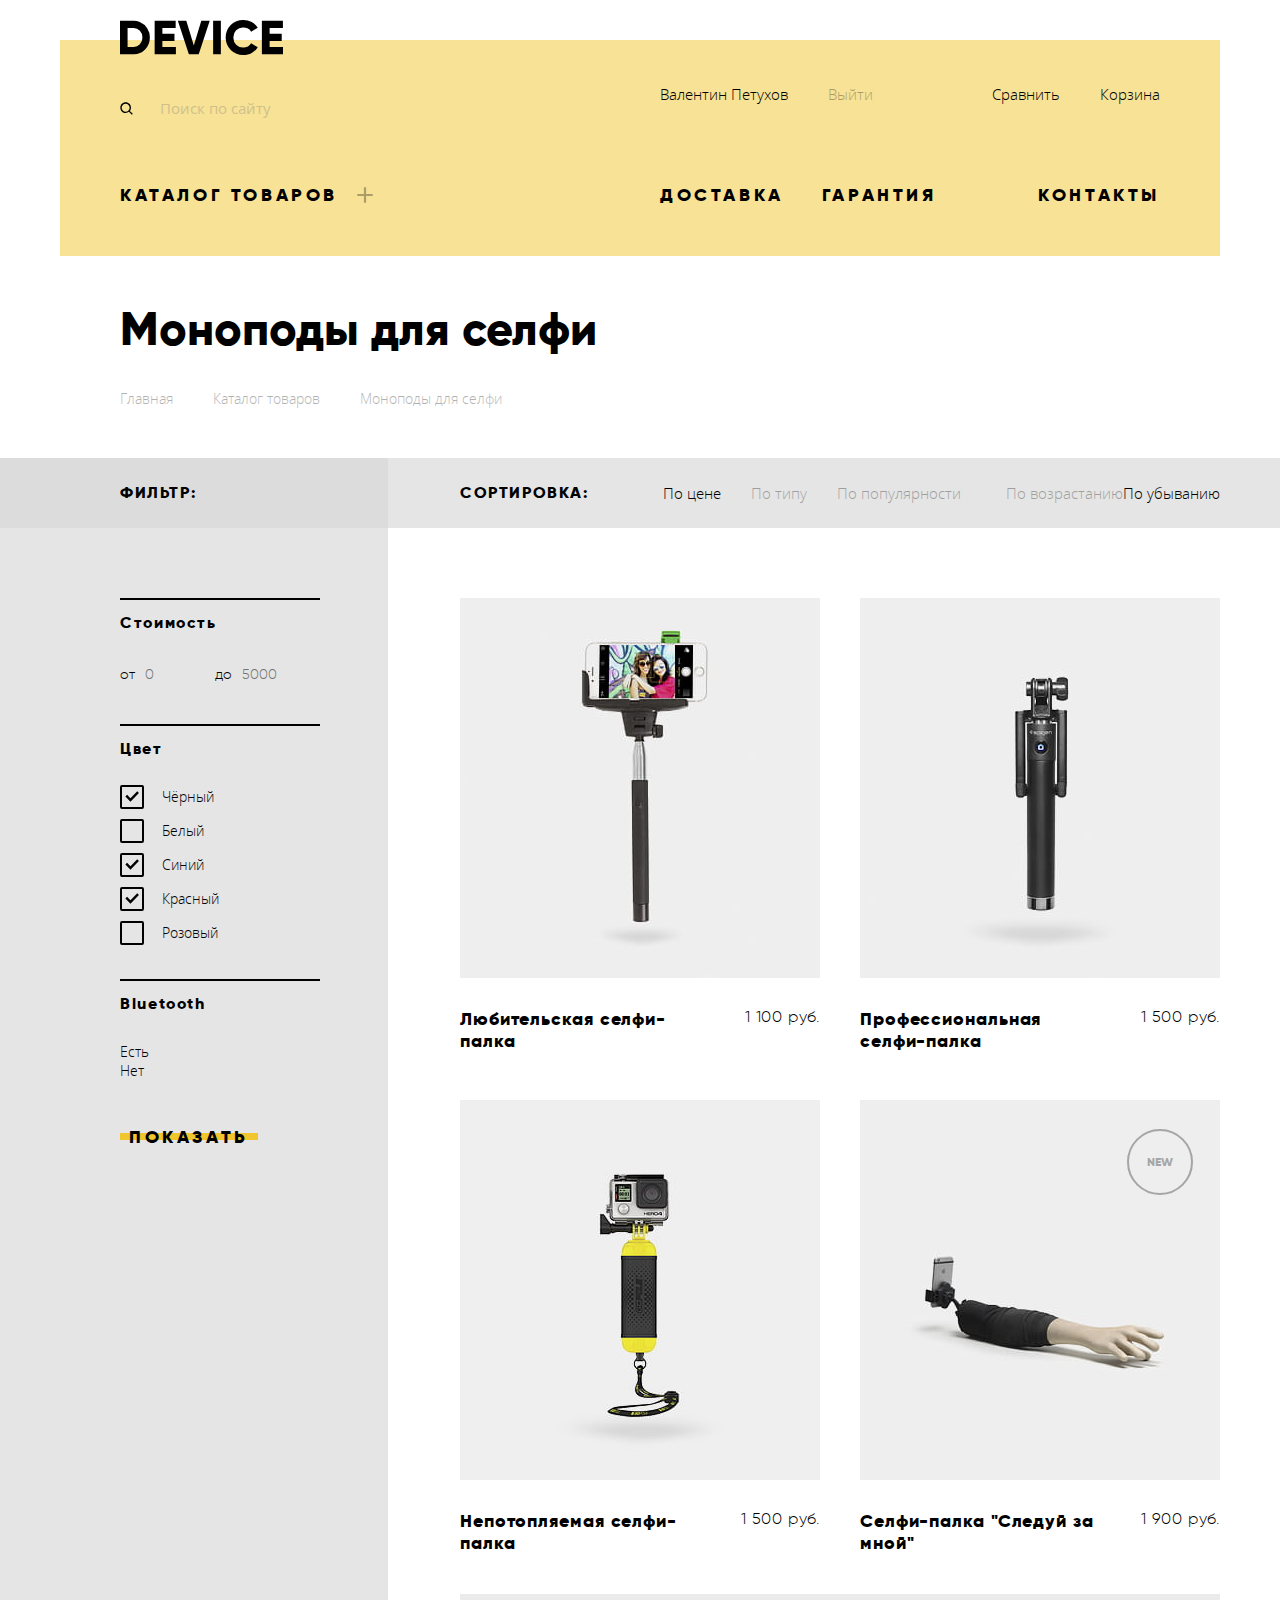
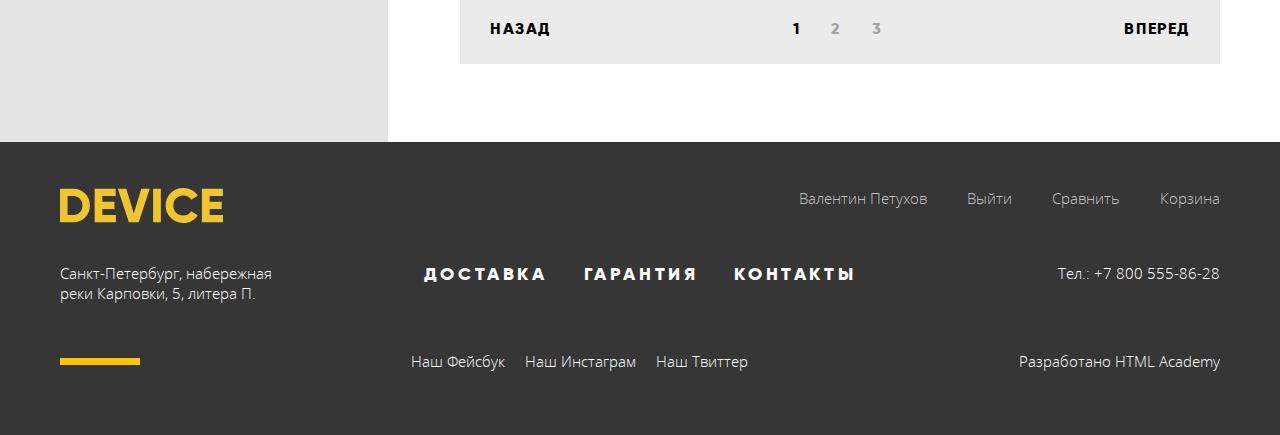
==== catalog.html @ 2786fe98 "стилизация внутренней страницы на флексах" ====
<!DOCTYPE html>
<html class="page" lang="ru">
  <head>
    <meta charset="utf-8">
    <meta name="viewport" content="width=device-width, initial-scale=1">
    <title>Девайс: Каталог товаров - моноподы для селфи</title>
    <link rel="icon" href="favicon.ico">
    <link rel="icon" href="img/favicons/icon.svg" type="image/svg+xml">
    <link rel="apple-touch-icon" href="img/favicons/apple.png">
    <link rel="manifest" href="manifest.webmanifest">
    <link rel="stylesheet" href="css/normalize.css">
    <link rel="stylesheet" href="css/style.css">
  </head>
  <body class="inner">
    <header class="inner__header header container">
      <div class="header__top">
        <a class="header__logo logo" href="index.html">
          <img class="logo__img" src="img/logo-header.svg" width="163" height="35" alt="Логотип магазина Девайс">
        </a>
        <form class="header__search-form search-form" method="post" action="https://echo.htmlacademy.ru">
          <input class="search-form__input" type="search" placeholder="Поиск по сайту">
          <button class="search-form__button" type="submit">Найти</button>
        </form>
        <div class="header__user user-block">
          <div class="auth">
            <a class="user-block__link auth__link" href="#">Валентин Петухов</a>
            <a class="user-block__link auth__link auth__link--loggedin" href="#">Выйти</a>
          </div>
          <ul class="header__cart cart list-reset">
            <li><a class="user-block__link" href="#">Сравнить</a></li>
            <li><a class="user-block__link" href="#">Корзина</a></li>
          </ul>
        </div>
      </div>
      <nav class="header__nav nav">
        <ul class="nav__list nav__list--first list-reset">
          <li class="nav__item nav__item--catalog">
            <a class="nav__link nav__link--header" href="#">Каталог товаров</a>
            <ul class="nav__dropdown dropdown list-reset">
              <li class="dropdown__item"><a class="dropdown__link" href="#">Виртуальная реальность</a></li>
              <li class="dropdown__item"><a class="dropdown__link" href="catalog.html">Моноподы для селфи</a></li>
              <li class="dropdown__item"><a class="dropdown__link" href="#">Экшн-камеры</a></li>
              <li class="dropdown__item"><a class="dropdown__link" href="#">Фитнес-браслеты</a></li>
              <li class="dropdown__item"><a class="dropdown__link" href="#">Умные часы</a></li>
              <li class="dropdown__item"><a class="dropdown__link" href="#">Квадрокоптер</a></li>
            </ul>
          </li>
        </ul>
        <ul class="nav__list nav__list--second list-reset">
          <li class="nav__item"><a class="nav__link nav__link--header" href="#">Доставка</a></li>
          <li class="nav__item"><a class="nav__link nav__link--header" href="#">Гарантия</a></li>
          <li class="nav__item"><a class="nav__link nav__link--header" href="#">Контакты</a></li>
        </ul>
      </nav>
    </header>

    <main class="catalog">
      <div class="container">
        <div class="catalog__grid-header">
          <h1 class="catalog__title title">Моноподы для селфи</h1>
          <ul class="catalog__breadcrumbs breadcrumbs list-reset">
            <li class="breadcrumbs__item"><a class="breadcrumbs__link" href="index.html">Главная</a></li>
            <li class="breadcrumbs__item"><a class="breadcrumbs__link" href="catalog.html">Каталог товаров</a></li>
            <li class="breadcrumbs__item"><a class="breadcrumbs__link breadcrumbs__link--current">Моноподы для селфи</a></li>
          </ul>
        </div>
        <div class="catalog__grid-content">
          <section class="catalog__filter filter">
            <div class="filter__title-wrap">
              <h2 class="filter__title">Фильтр:</h2>
            </div>
            <form class="filter__form form-filter" method="get" action="https://echo.htmlacademy.ru">
              <div class="price form-filter__wrap">
                <h3 class="form-filter__title">Стоимость</h3>
                <div class="form-filter__wrap-inner">
                  <label for="value-min">от </label>
                  <input class="form-filter__input" id="value-min" type="number" min="0" placeholder="0">
                  <label for="value-max">до </label>
                  <input class="form-filter__input" id="value-max" type="number" min="0" max="10000" placeholder="5000">
                </div>
              </div>
              <div class="color form-filter__wrap">
                <h3 class="form-filter__title">Цвет</h3>
                <ul class="color__list list-reset">
                  <li class="color__item">
                    <input class="color__input visually-hidden" id="filter-color-black" type="checkbox" name="black" checked>
                    <label class="color__name" for="filter-color-black">Чёрный</label>
                  </li>
                  <li class="color__item">
                    <input class="color__input visually-hidden" id="filter-color-white" type="checkbox" name="white">
                    <label class="color__name" for="filter-color-white">Белый</label>
                  </li>
                  <li class="color__item">
                    <input class="color__input visually-hidden" id="filter-color-blue" type="checkbox" name="blue" checked>
                    <label class="color__name" for="filter-color-blue">Синий</label>
                  </li>
                  <li class="color__item">
                    <input class="color__input visually-hidden" id="filter-color-red" type="checkbox" name="red" checked>
                    <label class="color__name" for="filter-color-red">Красный</label>
                  </li>
                  <li class="color__item">
                    <input class="color__input visually-hidden" id="filter-color-pink" type="checkbox" name="pink">
                    <label class="color__name" for="filter-color-pink">Розовый</label>
                  </li>
                </ul>
              </div>
              <div class="bluetooth form-filter__wrap">
                <h3 class="form-filter__title">Bluetooth</h3>
                <ul class="form-filter__list list-reset">
                  <li class="form-filter__item">
                    <input class="form-filter__input visually-hidden" id="filter-bluetooth-true" type="radio" name="bluetooth" value="bluetooth-true" checked>
                    <label class="form-filter__label" for="filter-bluetooth-true">Есть</label>
                  </li>
                  <li class="form-filter__item">
                    <input class="form-filter__input visually-hidden" id="filter-bluetooth-false" type="radio" name="bluetooth" value="bluetooth-false">
                    <label class="form-filter__label" for="filter-bluetooth-false">Нет</label>
                  </li>
                </ul>
              </div>
              <button class="form-filter__button button" type="submit">Показать</button>
            </form>
          </section>
          <section class="catalog__sorting sorting">
            <h2 class="sorting__title">Сортировка:</h2>
            <ul class="sorting__list sorting__list--first list-reset">
              <li class="sorting__item"><a class="sorting__link sorting__link--current" href="#">По цене</a></li>
              <li class="sorting__item"><a class="sorting__link" href="#">По типу</a></li>
              <li class="sorting__item"><a class="sorting__link" href="#">По популярности</a></li>
            </ul>
            <ul class="sorting__list sorting__list--second list-reset">
              <li class="sorting__item"><a class="sorting__link" href="#">По возрастанию</a></li>
              <li class="sorting__item"><a class="sorting__link sorting__link--current" href="#">По убыванию</a></li>
            </ul>
          </section>
          <section class="catalog__products products">
            <h2 class="visually-hidden">Список моноподов для селфи</h2>
            <ul class="products__grid list-reset">
              <li class="products__grid-item">
                <div class="product">
                  <h3 class="product__title"><a class="products__title-link" href="#">Любительская селфи-палка</a></h3>
                  <div class="product__img-container">
                    <img class="product__img" src="img/catalog/item-1.jpg" width="360" height="380" alt="Любительская селфи-палка">
                  </div>
                  <span class="product__price">1 100 руб.</span>
                  <div class="product__links-wrap">
                    <a class="product__button button" href="#">В корзину</a>
                    <a class="product__compare" href="#">Добавить к сравнению</a>
                  </div>
                </div>
              </li>
              <li class="products__grid-item">
                <div class="product">
                  <h3 class="product__title"><a href="#">Профессиональная селфи-палка</a></h3>
                  <div class="product__img-container">
                    <img class="product__img" src="img/catalog/item-2.jpg" width="360" height="380" alt="Профессиональная селфи-палка">
                  </div>
                    <span class="product__price">1 500 руб.</span>
                  <div class="product__links-wrap">
                    <a class="product__button button" href="#">В корзину</a>
                    <a class="product__compare" href="#">Добавить к сравнению</a>
                  </div>
                </div>
              </li>
              <li class="products__grid-item">
                <div class="product">
                  <h3 class="product__title"><a href="#">Непотопляемая селфи-палка</a></h3>
                  <div class="product__img-container">
                    <img class="product__img" src="img/catalog/item-3.jpg" width="360" height="380" alt="Непотопляемая селфи-палка">
                  </div>
                    <span class="product__price">1 500 руб.</span>
                  <div class="product__links-wrap">
                    <a class="product__button button" href="#">В корзину</a>
                    <a class="product__compare" href="#">Добавить к сравнению</a>
                  </div>
                </div>
              </li>
              <li class="products__grid-item">
                <div class="product product--new">
                  <h3 class="product__title"><a href="#">Селфи-палка "Следуй за мной"</a></h3>
                  <div class="product__img-container">
                    <img class="product__img" src="img/catalog/item-4.jpg" width="360" height="380" alt="Селфи-палка 'Следуй за мной'">
                  </div>
                  <span class="product__price">1 900 руб.</span>
                  <div class="product__links-wrap">
                    <a class="product__button button" href="#">В корзину</a>
                    <a class="product__compare" href="#">Добавить к сравнению</a>
                  </div>
                </div>
              </li>
            </ul>
            <div class="pagination">
              <a class="pagination__button" href="#">Назад</a>
              <ul class="pagination__list list-reset">
                <li class="pagination__item"><a class="pagination__link pagination__link--current" href="#">1</a></li>
                <li class="pagination__item"><a class="pagination__link" href="#">2</a></li>
                <li class="pagination__item"><a class="pagination__link" href="#">3</a></li>
              </ul>
              <a class="pagination__button" href="#">Вперед</a>
            </div>
          </section>
        </div>
      </div>
    </main>

    <footer class="inner__footer footer">
      <div class="container footer__grid">
        <div class="footer__row footer__top">
          <a class="footer__logo logo" href="index.html">
            <img class="logo__img" src="img/logo-footer.svg" width="163" height="35" alt="Логотип магазина Девайс">
          </a>
          <div class="footer__user user-block">
            <div class="auth">
              <a class="user-block__link" href="#">Валентин Петухов</a>
              <a class="user-block__link auth__link auth__link--loggedin-footer" href="#">Выйти</a>
            </div>
            <ul class="footer__cart cart list-reset">
              <li><a class="user-block__link" href="#">Сравнить</a></li>
              <li><a class="user-block__link" href="#">Корзина</a></li>
            </ul>
          </div>
        </div>
        <div class="footer__row footer__middle">
          <p class="footer__address">Санкт-Петербург, набережная реки Карповки, 5, литера П.</p>
          <a class="footer__phone" href="tel:+78005558628">Тел.: +7 800 555-86-28</a>
          <ul class="footer__nav nav list-reset">
            <li class="nav__item"><a class="nav__link nav__link--footer" href="#">Доставка</a></li>
            <li class="nav__item"><a class="nav__link nav__link--footer" href="#">Гарантия</a></li>
            <li class="nav__item"><a class="nav__link nav__link--footer" href="#">Контакты</a></li>
          </ul>
        </div>
        <section class="footer__row footer__bottom socials">
          <h2 class="visually-hidden">Мы в соцсетях</h2>
          <ul class="socials__list list-reset">
            <li class="socials__item"><a class="socials__link" href="">Наш Фейсбук</a></li>
            <li class="socials__item"><a class="socials__link" href="">Наш Инстаграм</a></li>
            <li class="socials__item"><a class="socials__link" href="">Наш Твиттер</a></li>
          </ul>
          <a class="footer__copyright copyright" href="https://htmlacademy.ru/intensive/htmlcss">Разработано HTML Academy</a>
        </section>
      </div>
    </footer>
  </body>
</html>
---- css/style.css ----
@font-face {
  font-family: "Gilroy";
  font-weight: 300;
  font-style: normal;
  font-display: swap;
  src:
    local("Gilroy-Light"),
    url("../fonts/gilroylight.woff2") format("woff2"),
    url("../fonts/gilroylight.woff") format("woff");
}

@font-face {
  font-family: "Gilroy";
  font-weight: 800;
  font-style: normal;
  font-display: swap;
  src:
    local("Gilroy-ExtraBold"),
    url("../fonts/gilroyextrabold.woff2") format("woff2"),
    url("../fonts/gilroyextrabold.woff") format("woff");
}

@font-face {
  font-family: "Open Sans";
  font-weight: 400;
  font-style: normal;
  font-display: swap;
  src:
    local("Open Sans"),
    url("../fonts/opensans.woff2") format("woff2"),
    url("../fonts/opensans.woff") format("woff");
}

@font-face {
  font-family: "Open Sans";
  font-weight: 300;
  font-style: normal;
  font-display: swap;
  src:
    local("Open Sans Light"),
    url("../fonts/opensanslight.woff2") format("woff2"),
    url("../fonts/opensanslight.woff") format("woff");
}

:root {
  --basic-black: #000000;
  --basic-dark: #363636;
  --basic-grey: #464646;
  --basic-half-grey: #7e7e7e;
  --basic-grey-light: #e5e5e5;
  --basic-white: #ffffff;
  --basic-gainsboro: #dcdcdc;
  --basic-gainsboro-light: #d9d9d9;
  --basic-white-smoke: #ebebeb;

  --special-yellow: #f7e296;
  --special-yellow-dark: #f0c52e;
  --special-yellow-supernova: #ffc600;
  --special-green: #91c92f;

  --status-normal: #f2f2f2;
  --status-hover: #eaeaea;
  --status-invalid: #f6dada;
  --status-disabled: #a6a6a6;
}

body {
  min-width: 1200px;
  font-style: normal;
  font-weight: 300;
  font-size: 15px;
  line-height: 20px;
  font-family: "Open Sans", "Arial", sans-serif;
  color: var(--basic-black);
}

a {
  color: inherit;
  text-decoration: none;
}

img {
  max-width: 100%;
  height: auto;
}

.visually-hidden {
  position: absolute;
  width: 1px;
  height: 1px;
  margin: -1px;
  padding: 0;
  border: 0;
  white-space: nowrap;
  clip-path: inset(100%);
  clip: rect(0 0 0 0);
  overflow: hidden;
}

.list-reset {
  margin: 0;
  padding: 0;
  list-style-type: none;
}

.button {
  position: relative;
  display: inline-block;
  box-sizing: border-box;
  padding: 9px;
  font-weight: 800;
  font-size: 18px;
  line-height: 22px;
  font-family: "Gilroy", "Arial", sans-serif;
  letter-spacing: 0.2em;
  text-transform: uppercase;
  text-align: center;
  color: var(--basic-black);
  background-color: transparent;
  background-image: linear-gradient(180deg, transparent 40%, var(--special-yellow-dark) 40%, var(--special-yellow-dark) 57%, transparent 57%);
  border: none;
  cursor: pointer;
}

.button:hover,
.button:focus {
  background-color: var(--special-yellow-dark);
  background-image: none;
}

.button:active {
  color:rgba(1, 1, 1, 0.3)
}

.button-close {
  width: 55px;
  height: 55px;
  background-color: rgba(240, 197, 46, 0.5);
  background-image: url("../img/cross.svg");
  background-repeat: no-repeat;
  background-position: center;
  background-size: 20px 20px;
  border: none;
  border-radius: 50%;
  cursor: pointer;
}

.button-close:hover,
.button-close:focus {
  background-color: var(--special-yellow-dark);
}

.button-close:active {
  background-color: rgba(240, 197, 46, 0.3);
}

.container {
  width: 1160px;
  margin: 0 auto;
  padding: 0 20px;
}

.page {
  height: 100%;
}

.main,
.inner {
  display: grid;
  grid-template-rows: auto 1fr auto;
  min-height: 100%;
}

.title {
  margin: 0;
  font-weight: 800;
  font-size: 47px;
  line-height: 58px;
  font-family: "Gilroy", "Arial", sans-serif;
}

/***************************************************

                    HEADER

***************************************************/

.header {
  padding: 0;
  padding-bottom: 50px;
  background-color: var(--special-yellow);
}

.main__header,
.inner__header {
  margin-top: 40px;
}

.inner__header {
  margin-bottom: 44px;
}

.header__top {
  display: grid;
  grid-template-columns: repeat(12, 60px);
  column-gap: 40px;
  margin-bottom: 50px;
}

.header__logo {
  grid-column: 1 / -1;
  margin-top: -20px;
  margin-right: auto;
  margin-bottom: 29px;
  margin-left: 60px;
}

.header__search-form {
  grid-column: 1 / span 4;
  width: 440px;
  height: 50px;
  margin-left: 60px;
}

.header__user {
  grid-column: 7 / -1;
  margin-right: 60px;
}

.header__nav {
  position: relative;
  display: flex;
  justify-content: space-between;
  align-items: flex-start;
  padding: 0 60px;
  grid-column: 1 / -1;
}

/************ Logo ************/

.logo__img {
  display: block;
}

.inner .logo:hover,
.inner .logo:focus {
  opacity: 0.6;
}

.inner .logo:active {
  opacity: 0.3;
}

/************ Search Form ************/

.search-form {
  display: flex;
}

.search-form__input {
  box-sizing: border-box;
  width: 100%;
  padding: 15px 40px;
  line-height: 20px;
  border: none;
  outline: none;
  border-bottom: 2px solid transparent;
  background: transparent url("../img/search.svg") no-repeat left center;
}

.search-form__input::placeholder {
  opacity: 0.3;
}

.search-form__input:hover::placeholder,
.search-form__input:focus::placeholder {
  opacity: 0.6;
}

.search-form__input:focus,
.search-form__input:active {
  border-bottom-color: var(--basic-black);
}

.search-form__input:active::placeholder {
  opacity: 1;
}

.search-form__button {
  display: none;
  padding: 15px 17px;
  text-transform: uppercase;
  background-color: transparent;
  border: 2px solid var(--basic-black);
  cursor: pointer;
}

.search-form__input:focus + .search-form__button,
.search-form__input:active + .search-form__button {
  display: block;
}

.search-form__button:hover,
.search-form__button:focus {
  display: block;
  color: var(--basic-white);
  background-color: var(--basic-black);
}

.search-form__button:active {
  color: rgba(255, 255, 255, 0.3);
}

/************ User Block ************/

.user-block {
  display: flex;
  justify-content: space-between;
  align-items: flex-start ;
  column-gap: 40px;
}

.auth {
  display: flex;
  column-gap: 40px;
}

.header__user .user-block__link:hover,
.header__user .user-block__link:focus {
  opacity: 0.6;
}

.header__user .user-block__link:active {
  opacity: 0.3;
}

.auth__link--loggedin {
  opacity: 0.3;
}

.cart {
  display: flex;
  column-gap: 40px;
}

/************ Main Navigation ************/

.nav__list--first {
  margin-right: auto;
}

.nav__item {
  display: flex;
}

.nav__item--catalog {
  flex-wrap: wrap;
  align-items: flex-start;
}

.nav__item--catalog::after {
  z-index: 300;
  content: "";
  width: 22px;
  height: 22px;
  margin-left: 16px;
  background: url("../img/plus.svg") no-repeat center;
  opacity: 0.3;
}

.nav__item--catalog:hover .nav__dropdown {
  display: grid;
}

.nav__list--second {
  display: grid;
  width: 500px;
  grid-template-columns: min-content min-content 1fr;
  column-gap: 38px;
}

.nav__list--second .nav__item {
  justify-content: flex-end;
}

.nav__link {
  font-weight: 800;
  font-size: 18px;
  line-height: 22px;
  font-family: "Gilroy", "Arial", sans-serif;
  letter-spacing: 0.2em;
  color: var(--basic-black);
  text-transform: uppercase;
}

.nav__link--header {
  position: relative;
  z-index: 300;
  display: flex;
  align-items: center;
  justify-content: space-between;
}

.nav__link--header-catalog {
  flex-shrink: 0;
}

.nav__link:hover,
.nav__link:focus {
  opacity: 0.6;
}

.nav__link:active {
  opacity: 0.3;
}

/************ Dropdown Menu ************/

.dropdown {
  box-sizing: border-box;
  display: grid;
  grid-auto-flow: column;
  grid-template-rows: repeat(3, auto);
  column-gap: 60px;
  row-gap: 20px;
  width: 100%;
  min-height: 145px;
  justify-content: start;
  background-color: var(--special-yellow);
}

.dropdown__link:hover,
.dropdown__link:focus {
  opacity: 0.6;
}

.dropdown__link:active {
  opacity: 0.3;
}

.nav__dropdown {
  display: none;
  order: 3;
  z-index: 200;
}

.nav__item--catalog:hover .nav__dropdown {
  position: absolute;
  left: 0;
  display: grid;
  padding-top: 52px;
  padding-bottom: 46px;
  padding-left: 60px;
}

/***************************************************

                    MAIN

***************************************************/

/************ Slider Controls ************/

.slider-control {
  display: flex;
}

/************ Promo Sliders ************/

.main__promo {
  margin-bottom: 116px;
}

.slider {
  position: relative;
  display: grid;
  grid-template-columns: repeat(12, 60px);
  grid-template-rows: repeat(4, auto);
  column-gap: 40px;
  font-family: "Gilroy", "Arial", sans-serif;
}

.slider::before {
  position: absolute;
  top: 0;
  left: 0;
  z-index: -400;
  width: 100%;
  height: 115px;
  content: "";
  background-color: var(--special-yellow);
}

.slider__title {
  margin-bottom: 30px;
  grid-column: 7 / -1;
}

.slider__img {
  order: -1;
  grid-column: 1 / span 6;
  grid-row: 1 / -1;
  justify-self: center;
}

.slider__text {
  margin: 0;
  margin-bottom: 50px;
  padding-right: 75px;
  grid-column: 7 / -1;
  font-family: "Open Sans", "Arial", sans-serif;
}

.slider__options {
  display: flex;
  margin: 0;
  padding: 0;
  order: 1;
  grid-column: 7 / -1;
}

.slider__options-wrap {
  display: flex;
  flex-direction: column-reverse;
  margin-right: 64px;
}

.slider__char {
  font-weight: 300;
  font-size: 13px;
  letter-spacing: 1.3px;
}

.slider__value {
  margin: 0;
  margin-bottom: 15px;
  font-size: 36px;
  letter-spacing: 3.6px;
}

.slider__button {
  margin-bottom: 50px;
  grid-column: 7 / -1;
  align-self: center;
  justify-self: start;
}

/************ Popular ************/

.main__popular {
  margin-bottom: 164px;
}

.popular__grid {
  display: grid;
  grid-template-columns: repeat(6, 1fr);
  column-gap: 40px;
}

.popular__item {
  width: 160px;
  height: 160px;
}

.popular__title {
  position: relative;
  font-weight: 800;
  font-size: 18px;
  line-height: 22px;
  font-family: "Gilroy", "Arial", sans-serif;
}

.popular__title::before {
  position: absolute;
  width: 160px;
  height: 160px;
  content: "";
  outline: 1px solid grey;
}

.popular__title:active {
  color: rgba(1, 1, 1, 0.3)
}

/************ Services ************/

.main__services {
  margin-bottom: 90px;
}

.services {
  background-color: var(--basic-grey-light);
}

.services__grid {
  display: grid;
  grid-template-columns: 360px 1fr;
  column-gap: 40px;
}

.services__tabs {
  display: flex;
  row-gap: 30px;
  flex-direction: column;
  justify-content: center;
  align-items: flex-start;
}

.services__button {
  min-width: 160px;
}

.service__title {
  letter-spacing: 0.2em;
}

.service__text {
  margin: 0;
  line-height: 30px;
  letter-spacing: 0.1em;
}

.services__button:active,
.services__button--current {
  color: var(--special-yellow);
  background-color: var(--basic-black);
  background-image: none;
}

/************ Brands ************/

.main__brands {
  margin-bottom: 90px;
}

.brands__grid {
  display: grid;
  grid-template-columns: repeat(4, 1fr);
  column-gap: 40px;
}

.brand {
  filter: grayscale(100%);
  opacity: 0.2;
}

.brand:hover,
.brand:focus {
  filter: grayscale(0%);
  opacity: 1;
}

/************ Info ************/

.info__grid {
  display: grid;
  grid-template-columns: 1fr 1fr;
  column-gap: 40px;
}

.info__column {
  display: flex;
  flex-direction: column;
  row-gap: 40px;
}

.info__title {
  letter-spacing: 0.2em;
}

.info__text {
  margin: 0;
}

.info__button {
  min-width: 260px;
  margin-top: auto;
  align-self: flex-start;
}

.shipping__items {
  display: flex;
  flex-direction: column;
  margin-top: 60px;
}

.shipping__company {
  margin-bottom: 20px;
  font-weight: 800;
  font-size: 16px;
  line-height: 28px;
  font-family: "Gilroy", "Arial", sans-serif;
}

/***************************************************

                    FOOTER

***************************************************/

.main__footer {
  margin-top: 80px;
}

.footer {
  color: var(--basic-white);
  background-color: var(--basic-dark);
}

.footer__grid {
  display: flex;
  flex-direction: column;
  padding-top: 46px;
  padding-bottom: 64px;
}

.footer__top {
  margin-bottom: 40px;
}

.footer__middle {
  margin-bottom: 48px;
}

.footer__row {
  display: flex;
  justify-content: space-between;
}

.footer__address {
  width: 240px;
  margin: 0;
  padding-right: 20px;
}

.footer__phone {
  width: 240px;
  padding-left: 20px;
  order: 1;
  text-align: right;
}

.footer__nav {
  display: flex;
  flex-wrap: wrap;
  max-width: 640px;
  column-gap: 36px;
}

.footer__bottom {
  align-items: center;
}

.footer__bottom::before {
  content: "";
  width: 80px;
  height: 7px;
  background-color: var(--special-yellow-supernova);
}

/************ User Block ************/

.footer__user .user-block__link {
  color: rgba(255, 255, 255, 0.7);
}

.footer__user .user-block__link:hover,
.footer__user .user-block__link:focus {
  color: var(--basic-white);
  opacity: 1;
}

.footer__user .user-block__link:active {
  opacity: 0.3;
}

/************ Footer Navigation ************/

.nav__link--footer {
  color: var(--basic-white);
}

/************ Socials ************/

.socials__list {
  display: flex;
  column-gap: 20px;
}

/***************************************************

                    CATALOG

***************************************************/

.catalog {
  overflow: hidden;
}

.catalog__grid-header {
  margin-bottom: 50px;
  padding-left: 60px;
}

.catalog__grid-content {
  display: grid;
  grid-template-columns: 328px 1fr;
}

.catalog__products {
  margin-left: 72px;
  padding-bottom: 78px;
}

.catalog__title {
  margin-bottom: 30px;
}

/************ Breadcrumbs ************/

.breadcrumbs {
  display: flex;
}

.breadcrumbs__link {
  padding-right: 40px;
  font-size: 14px;
  line-height: 19px;
  opacity: 0.3;
}

.breadcrumbs__link:hover,
.breadcrumbs__link:focus {
  opacity: 0.6;
}

.breadcrumbs__link:active {
  opacity: 0.1;
}

/************ Filter ************/

.catalog__filter {
  position: relative;
  grid-row: 1 / -3;
  background-color: var(--basic-grey-light);
}

.catalog__filter::before {
  position: absolute;
  top: 0;
  right: 0;
  z-index: -100;
  content: "";
  width: 100vw;
  min-height: 100%;
  background-color: inherit;
}

.filter__form {
  width: 200px;
  margin: 70px 68px 0 60px;
  background-color: var(--basic-grey-light);
}

.filter__title-wrap {
  position: relative;
  z-index: 100;
  box-sizing: border-box;
  min-height: 70px;
  padding: 25px 25px 25px 60px;
  background-color: var(--basic-gainsboro);
}

.filter__title-wrap::before {
  position: absolute;
  top: 0;
  right: 0;
  z-index: -200;
  content: "";
  width: 100vw;
  min-height: 100%;
  background-color: inherit;
}

.filter__title {
  margin: 0;
  font-weight: 800;
  font-size: 16px;
  line-height: 20px;
  font-family: "Gilroy", "Arial", sans-serif;
  letter-spacing: 0.1em;
  text-transform: uppercase;
}

.form-filter__wrap {
  position: relative;
  width: inherit;
  margin: 0;
  margin-bottom: 37px;
  padding:0;
  padding-top: 16px;
  font-size: 14px;
  line-height: 19px;
  border: none;
}

.form-filter__wrap-inner {
  display: flex;
  align-items: center;
}

.form-filter__wrap::before {
  position: absolute;
  top: 0;
  width: 100%;
  height: 2px;
  content: "";
  background-color: var(--basic-black);
}

.price {
  line-height: 16px;
  font-family: "Gilroy", "Arial", sans-serif;
}

.form-filter__title {
  margin: 0;
  margin-bottom: 30px;
  font-weight: 800;
  line-height: 17px;
  font-family: "Gilroy", "Arial", sans-serif;
  letter-spacing: 0.1em;
}

.form-filter__input:disabled + .form-filter__label {
  color: var(--status-disabled);
}

.form-filter__input {
  border: none;
  background-color: transparent;
}

.price .form-filter__input {
  margin: 0 5px;
  padding: 5px;
  max-width: 60px;
}

.color__list {
  display: flex;
  flex-direction: column;
  row-gap: 15px;
}

.color__item {
  display: flex;
}

.color__name {
  position: relative;
  display: flex;
  align-items: center;
  padding-left: 42px;
}

.color__name::before {
  position: absolute;
  left: 0;
  content: "";
  box-sizing: border-box;
  width: 24px;
  height: 24px;
  border: 2px solid var(--basic-black);
  border-radius: 2px;
}

.color__name:hover {
  cursor: pointer;
}

.color__item:hover .color__name::before {
  opacity: 0.6;
}

.color__input:checked ~ .color__name::before {
  background-image: url("../img/checkbox-tick.svg");
  background-repeat: no-repeat;
  background-position: center;
}

.color__input:active ~ .color__name::before,
.color__input:checked:focus ~ .color__name::before {
  opacity: 1;
}

.color__input:disabled ~ .color__name,
.color__input:disabled ~ .color__name::before {
  opacity: 0.25;
  cursor: default;
}

/************ Sorting ************/

.catalog__sorting {
  position: relative;
  display: flex;
  min-height: 70px;
  box-sizing: border-box;
  flex-wrap: wrap;
  justify-content: space-between;
  align-items: center;
  margin-bottom: 70px;
  padding: 25px 0 25px 72px;
}

.catalog__sorting::after {
  position: absolute;
  top: 0;
  left: 0;
  z-index: -300;
  content: "";
  width: 100vw;
  min-height: 100%;
  background-color: inherit;
}

.sorting {
  background-color: var(--basic-grey-light);
}

.sorting__title {
  margin: 0;
  margin-right: 74px;
  font-weight: 800;
  font-size: 16px;
  line-height: 20px;
  font-family: "Gilroy", "Arial", sans-serif;
  letter-spacing: 0.1em;
  text-transform: uppercase;
}

.sorting__list {
  display: flex;
}

.sorting__list--first {
  column-gap: 30px;
}

.sorting__list--second {
  margin-left: auto;
}

.sorting__link {
  opacity: 0.3;
}

.sorting__link:hover,
.sorting__link:focus {
  opacity: 0.6;
}

.sorting__link--current,
.sorting__link:active {
  opacity: 1;
}

/************ Products ************/

.products__grid {
  display: grid;
  margin-bottom: 40px;
  grid-template-columns: 1fr 1fr;
  column-gap: 40px;
  row-gap: 48px;
}

.product {
  position: relative;
  display: grid;
  grid-template-columns: 1fr 120px;
  grid-template-rows: 380px 1fr;
  row-gap: 30px;
}

.products--new {
  position: relative;
}

.product--new::before {
  position: absolute;
  top: 29px;
  right: 27px;
  content: "new";
  display: flex;
  justify-content: center;
  align-items: center;
  width: 62px;
  height: 62px;
  font-weight: 800;
  font-size: 12px;
  line-height: 15px;
  font-family: "Gilroy", "Arial", sans-serif;
  border: 2px solid var(--basic-black);
  border-radius: 50%;
  text-transform: uppercase;
  opacity: 0.3;
}

.product__title {
  order: 3;
  margin: 0;
  font-weight: 800;
  font-size: 18px;
  line-height: 22px;
  font-family: "Gilroy", "Arial", sans-serif;
  letter-spacing: 0.05em;
}

.product__img-container {
  grid-column: 1 / -1;
}

.product__img {
  width: 360px;
  height: 380px;
}

.product__price {
  order: 4;
  font-size: 16px;
  line-height: 18px;
  font-family: "Gilroy", "Arial", sans-serif;
  letter-spacing: 0.05em;
  text-align: right;
}

.product__links-wrap {
  position: absolute;
  top: 50%;
  left: 50%;
  display: flex;
  flex-direction: column;
  align-items: stretch;
  min-width: 200px;
  transform: translate(-50%, -50%);
  text-align: center;
  opacity: 0;
}

.product:hover .product__links-wrap {
  opacity: 1;
}

.product:hover .product__img {
  opacity: 0.3;
}

.product__button {
  margin-bottom: 22px;
}

.product__compare {
  opacity: 0.5;
}

.product__compare:hover,
.product__compare:focus {
  opacity: 1;
}

.product__compare:active {
  opacity: 0.1;
}

/************ Pagination ************/

.pagination {
  display: flex;
  justify-content: space-between;
  align-items: center;
  font-weight: 800;
  font-size: 16px;
  line-height: 20px;
  font-family: "Gilroy", "Arial", sans-serif;
  letter-spacing: 0.1em;
  text-transform: uppercase;
  background-color: var(--basic-white-smoke);
}

.pagination__button {
  padding: 25px 30px;
}

.pagination__button:hover,
.pagination__button:focus {
  background-color: var(--basic-gainsboro-light);
}

.pagination__button:active {
  color: rgba(0, 0, 0, 0.3);
}

.pagination__list {
  display: flex;
  column-gap: 30px;
  max-width: 450px;
}

.pagination__link {
  opacity: 0.3
}

.pagination__link:hover,
.pagination__link:focus {
  opacity: 0.6;
}

.pagination__link--current,
.pagination__link:active {
  opacity: 1;
}

/***************************************************

                    MODAL

***************************************************/

/************ Map ************/

.map {
  width: 960px;
  position: relative;
}

.map__button-close {
  position: absolute;
  top: 29px;
  right: 29px;
}

/************ Feedback ************/

.feedback {
  position: relative;
  box-sizing: border-box;
  width: 960px;
  padding: 92px 100px 60px 100px;
  font-family: "Gilroy", "Arial", sans-serif;
  background-color: var(--basic-white);
  box-shadow: 0 10px 16px rgba(0, 0, 0, 0.15);
}

.feedback__form {
  display: grid;
  grid-template-columns: 1fr 1fr;
  grid-template-rows: repeat(3, auto);
  column-gap: 40px;
  row-gap: 32px;
}

.field {
  display: flex;
  flex-direction: column;
}

.field--max {
  grid-column: 1 / -1;
}

.field__name {
  margin-right: auto;
  margin-bottom: 10px;
  font-weight: 800;
  font-size: 18px;
  line-height: 22px;
}

.field__input {
  display: block;
  box-sizing: border-box;
  width: 100%;
  height: 100%;
  padding: 16px 20px 15px 20px;
  font-size: 14px;
  line-height: 16px;
  background-color: var(--status-normal);
  border: none;
}

.field__input--textarea {
  height: 167px;
}

.field__input--isresize {
  resize: none;
}

.field__input:hover {
  background-color: var(--status-hover);
}

.field__input:focus {
  background-color: transparent;
  outline: 2px solid var(--special-yellow);
}

.field__input:invalid {
  background-color: var(--status-invalid);
}

.field__input::placeholder {
  color: rgba(0, 0, 0, 0.4);
}

.feedback__button {
  min-width: 200px;
  margin-right: auto;
  grid-column: 1 / -1;
}

.feedback__button-close {
  position: absolute;
  top: 20px;
  right: 20px;
}
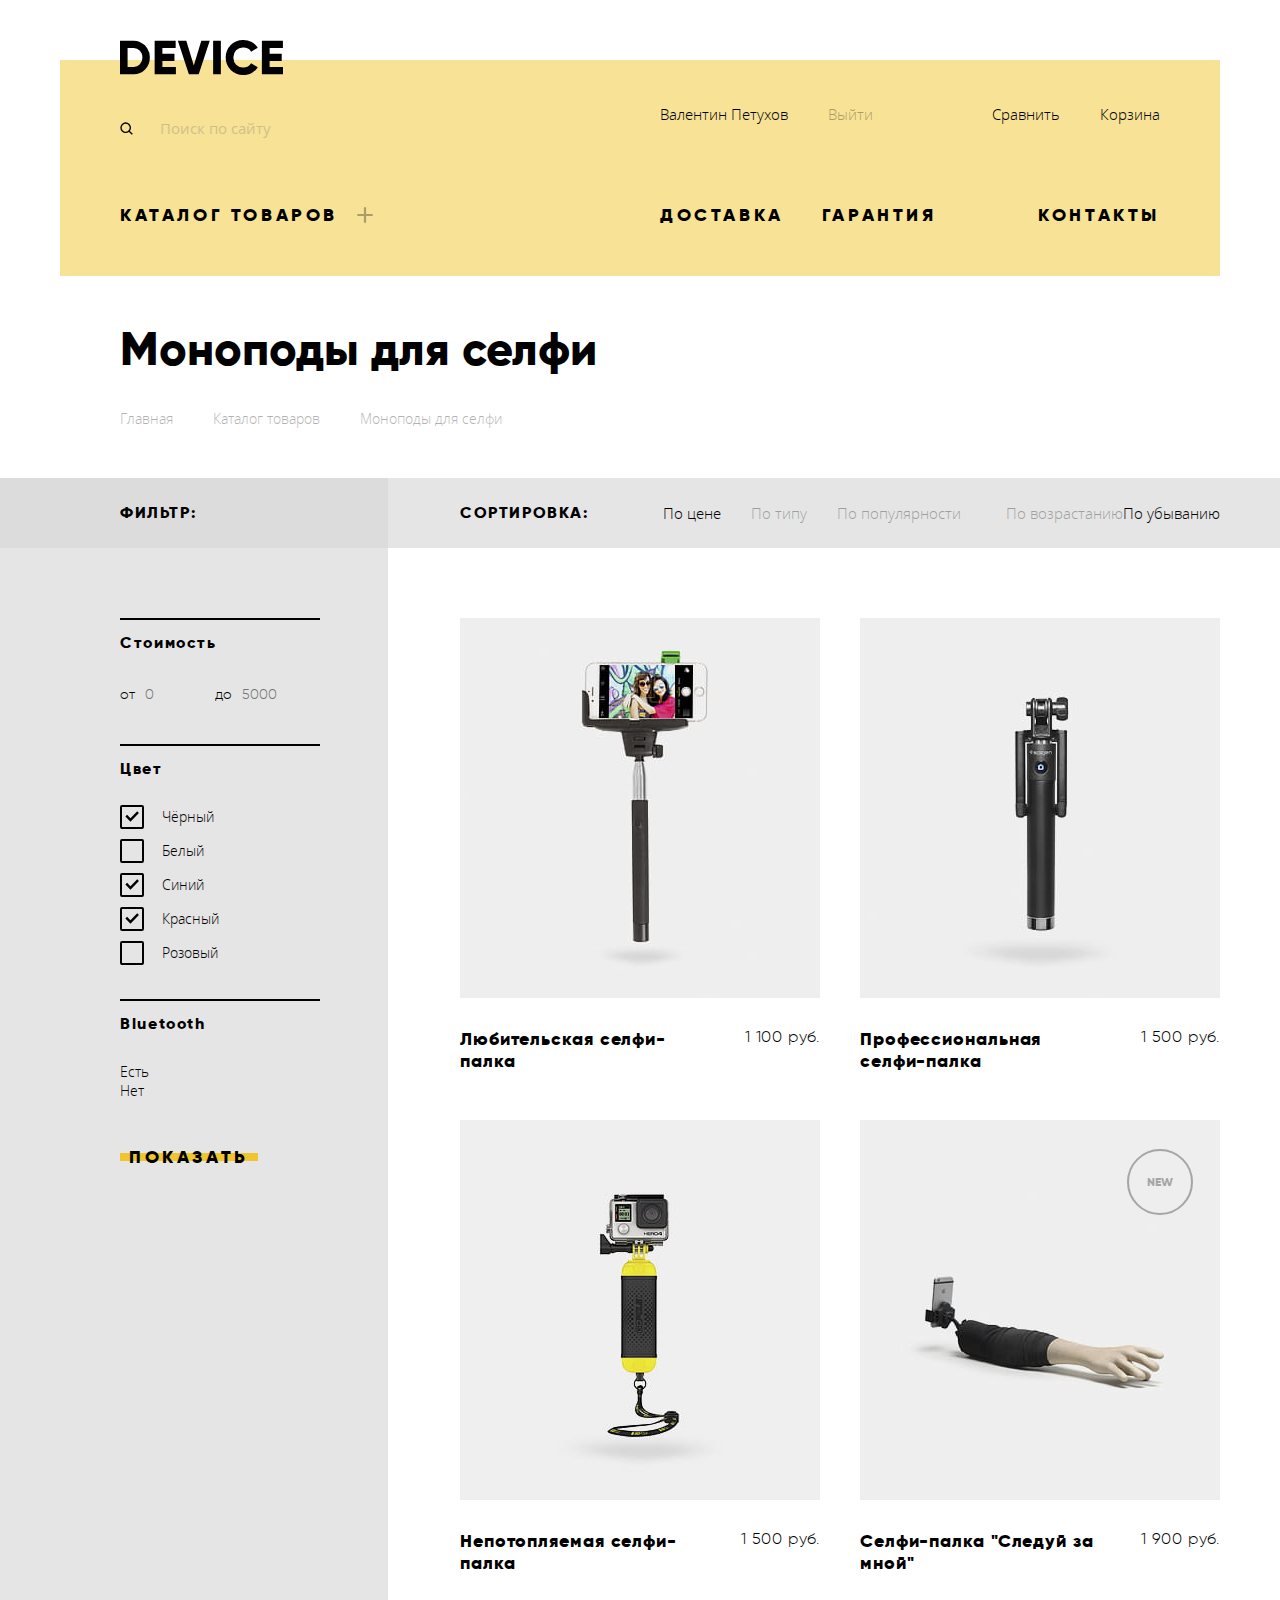
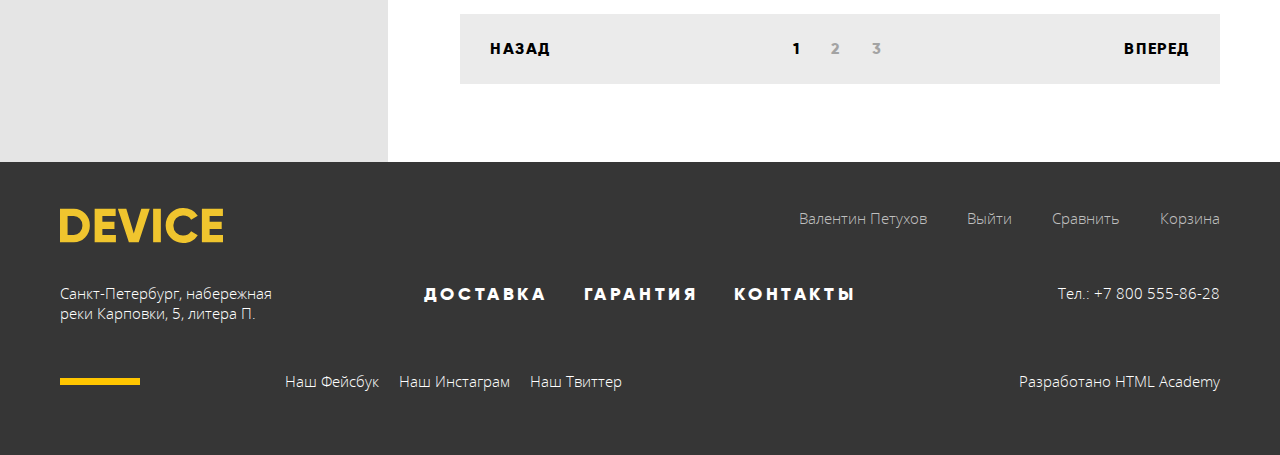
==== commit d399636d: "закончил декоративные элементы на главной странице" ====
--- a/catalog.html
+++ b/catalog.html
@@ -12,6 +12,135 @@
     <link rel="stylesheet" href="css/style.css">
   </head>
   <body class="inner">
+
+
+    <div class="svg-sprite">
+      <svg width="0" height="0" class="hidden">
+        <symbol fill="none" xmlns="http://www.w3.org/2000/svg" viewBox="0 0 11 10" id="arrow-down">
+          <path d="M11 0H0l5.5 10L11 0z" fill="#000"></path>
+        </symbol>
+        <symbol fill="none" xmlns="http://www.w3.org/2000/svg" viewBox="0 0 11 10" id="arrow-up">
+          <path opacity=".2" d="M0 10h11L5.5 0 0 10z" fill="#000"></path>
+        </symbol>
+        <symbol fill="none" xmlns="http://www.w3.org/2000/svg" viewBox="0 0 107 65" id="bracelet">
+          <path d="M98.967 4.074c.752 1.441 1.209 3.08 1.209 4.818v21.102c0 4.616-3.092 8.527-7.246 9.9-1.325 3.987-3.778 7.854-8.051 10.432-8.676 5.231-31.124 4.837-31.198 4.837-.078 0-22.513.395-31.189-4.837-4.216-2.545-6.708-6.347-8.042-10.279-4.418-1.209-7.756-5.251-7.756-10.053V8.893c0-1.688.427-3.282 1.139-4.693C4.17 5.109 0 6.918 0 10.434v29.983C0 50.668 11.839 64.85 53.657 64.85c41.82 0 53.657-14.182 53.657-24.433V10.434c-.001-3.684-4.576-5.494-8.347-6.36z" fill="#363636"></path>
+          <path d="M20.561 38.459h65.523c5.564 0 10.074-4.513 10.074-10.077V9.935c0-5.563-4.51-10.075-10.074-10.075H20.561c-5.564 0-10.075 4.511-10.075 10.075v18.447c0 5.564 4.511 10.077 10.075 10.077zM83.695 9.468a1.57 1.57 0 110 3.139 1.57 1.57 0 010-3.139zm0 4.039a1.569 1.569 0 110 3.138 1.569 1.569 0 010-3.138zm0 4.039a1.568 1.568 0 11.001 3.137 1.568 1.568 0 01-.001-3.137zm0 3.827a1.57 1.57 0 11-.001 3.14 1.57 1.57 0 01.001-3.14zm0 4.039a1.568 1.568 0 11.001 3.137 1.568 1.568 0 01-.001-3.137zM79.656 9.468c.867 0 1.568.703 1.568 1.57a1.568 1.568 0 11-3.136 0c0-.868.703-1.57 1.568-1.57zm0 15.944a1.568 1.568 0 110 3.135 1.568 1.568 0 010-3.135zM75.619 9.468a1.57 1.57 0 11-.003 3.14 1.57 1.57 0 01.003-3.14zm0 4.039a1.57 1.57 0 11-.003 3.139 1.57 1.57 0 01.003-3.139zm0 4.039a1.569 1.569 0 11-.002 3.138 1.569 1.569 0 01.002-3.138zm0 3.827a1.568 1.568 0 110 3.138 1.568 1.568 0 010-3.138zm0 4.039a1.569 1.569 0 11-.002 3.138 1.569 1.569 0 01.002-3.138zM67.965 9.468c.867 0 1.568.703 1.568 1.57a1.568 1.568 0 11-3.136 0 1.568 1.568 0 011.568-1.57zm0 8.078a1.568 1.568 0 110 3.14 1.568 1.568 0 010-3.14zm0 3.881a1.569 1.569 0 11-.002 3.136 1.569 1.569 0 01.002-3.136zm0 3.985a1.568 1.568 0 110 3.135 1.568 1.568 0 010-3.135zM63.926 9.468a1.57 1.57 0 110 3.14 1.57 1.57 0 010-3.14zm0 8.078a1.57 1.57 0 11.001 3.139 1.57 1.57 0 01-.001-3.139zm0 7.866a1.57 1.57 0 11.001 3.139 1.57 1.57 0 01-.001-3.139zM59.888 9.468a1.57 1.57 0 010 3.139 1.568 1.568 0 01-1.568-1.569 1.567 1.567 0 011.568-1.57zm0 4.039a1.57 1.57 0 11-.001 3.135 1.57 1.57 0 01.001-3.135zm0 4.039a1.57 1.57 0 11-.001 3.14 1.57 1.57 0 01.001-3.14zm0 7.866a1.57 1.57 0 010 3.137 1.569 1.569 0 010-3.137zm-8.29-15.944a1.57 1.57 0 110 3.139 1.57 1.57 0 010-3.139zm0 4.039a1.569 1.569 0 110 3.138 1.569 1.569 0 010-3.138zm0 4.039a1.568 1.568 0 11.001 3.137 1.568 1.568 0 01-.001-3.137zm0 3.881a1.568 1.568 0 110 3.137 1.569 1.569 0 010-3.137zm0 3.985a1.568 1.568 0 11.001 3.137 1.568 1.568 0 01-.001-3.137zm-4.039-11.905a1.568 1.568 0 110 3.136 1.568 1.568 0 010-3.136zm-8.502-.212a1.57 1.57 0 11-.001 3.135 1.57 1.57 0 01.001-3.135zm0 4.038a1.57 1.57 0 11-.003 3.141 1.57 1.57 0 01.003-3.141zm-4.039-8.078a1.57 1.57 0 11-.003 3.14 1.57 1.57 0 01.003-3.14zm0 4.04a1.57 1.57 0 11-.003 3.139 1.57 1.57 0 01.003-3.139zm0 4.038a1.57 1.57 0 11-.003 3.14 1.57 1.57 0 01.003-3.14zm0 4.04a1.569 1.569 0 11-.001 3.137 1.569 1.569 0 01.001-3.137zm-4.254-8.078a1.569 1.569 0 110 3.138 1.569 1.569 0 010-3.138zm0 4.038a1.57 1.57 0 110 3.139 1.57 1.57 0 010-3.139zm0 4.04a1.57 1.57 0 11-.001 3.14 1.57 1.57 0 01.001-3.14zm0 4.039a1.568 1.568 0 11.001 3.137 1.568 1.568 0 01-.001-3.137zM26.3 9.255a1.57 1.57 0 11.002 3.136 1.57 1.57 0 01-.002-3.136zm0 4.04a1.57 1.57 0 011.571 1.568 1.57 1.57 0 01-3.14 0 1.57 1.57 0 011.569-1.568zm0 4.038a1.571 1.571 0 110 3.14 1.571 1.571 0 010-3.14zm0 4.04a1.57 1.57 0 11.003 3.135 1.57 1.57 0 01-.003-3.135zm-4.037-8.078a1.57 1.57 0 11-.001 3.135 1.57 1.57 0 01.001-3.135zm0 4.038a1.57 1.57 0 010 3.14 1.57 1.57 0 010-3.14z" fill="#363636"></path>
+        </symbol>
+        <symbol fill="none" xmlns="http://www.w3.org/2000/svg" viewBox="0 0 71 87" id="cameras">
+          <path d="M53.349 1.49c0-.736-.578-1.49-1.311-1.49H9.053C8.32 0 7.672.754 7.672 1.49v3.522h45.676V1.49h.001zm.853 80.319h-9.597V71.426h-6.958v2.507H18.774c-.537-1.254-1.757-2.148-3.181-2.148H3.559C1.642 71.784 0 73.387 0 75.311v3.018c0 1.924 1.642 3.48 3.559 3.48h12.035c1.511 0 2.792-.896 3.269-2.326h18.785v2.326H28.13c-.533 0-1.01.437-1.01.972v3.172c0 .535.478 1.048 1.01 1.048h26.072c.533 0 .93-.513.93-1.048V82.78c0-.535-.397-.971-.93-.971zm6.464-69.419a7.037 7.037 0 00-6.771-5.05H7.148C3.25 7.34 0 10.449 0 14.361v46.9c0 3.912 3.25 7.121 7.148 7.121h46.747c3.898 0 7.126-3.209 7.126-7.121V50.915a23.228 23.228 0 0010.001-19.164c-.001-8.079-4.132-15.181-10.356-19.361zM12.238 62.151c-3.259 0-5.901-2.65-5.901-5.921 0-3.27 2.642-5.922 5.901-5.922s5.902 2.652 5.902 5.922c0 3.271-2.643 5.921-5.902 5.921zm5.961-32.605a1.42 1.42 0 01-1.418 1.422h-8.94a1.42 1.42 0 01-1.418-1.422v-14.16a1.42 1.42 0 011.418-1.423h8.939a1.42 1.42 0 011.418 1.423v14.16h.001zm29.563 22.312c-11.076 0-20.057-9.01-20.057-20.123 0-11.113 8.98-20.124 20.057-20.124 11.077 0 20.058 9.01 20.058 20.124 0 11.114-8.981 20.123-20.058 20.123z" fill="#363636"></path>
+          <path d="M47.762 43.964c6.731 0 12.188-5.475 12.188-12.229s-5.457-12.229-12.188-12.229c-6.731 0-12.188 5.475-12.188 12.229s5.457 12.229 12.188 12.229zm-16.2-10.793a1.435 1.435 0 100-2.87 1.435 1.435 0 000 2.87zm32.401 0a1.435 1.435 0 100-2.87 1.435 1.435 0 000 2.87zM39.109 19.429a1.435 1.435 0 100-2.87 1.435 1.435 0 000 2.87zm17.306 27.483c.79 0 1.43-.643 1.43-1.436 0-.793-.64-1.436-1.43-1.436-.79 0-1.43.643-1.43 1.436 0 .793.64 1.436 1.43 1.436zM55.697 19a1.435 1.435 0 100-2.87 1.435 1.435 0 000 2.87zM39.828 47.341a1.435 1.435 0 100-2.87 1.435 1.435 0 000 2.87z" fill="#363636"></path>
+        </symbol>
+        <symbol fill="none" xmlns="http://www.w3.org/2000/svg" viewBox="0 0 14 11" id="checkbox-tick">
+          <path fill-rule="evenodd" clip-rule="evenodd" d="M2.077 3.75L.385 5.5l5.077 5.25L13.923 2 12.231.25l-6.77 7-3.384-3.5z" fill="#000"></path>
+        </symbol>
+        <symbol fill="none" xmlns="http://www.w3.org/2000/svg" viewBox="0 0 156 188" id="credit">
+          <path d="M141.25 83.627c8.146 0 14.75-6.604 14.75-14.75s-6.604-14.75-14.75-14.75-14.75 6.604-14.75 14.75 6.604 14.75 14.75 14.75zm-52.137 55.917l-7.074 17.875-22.824 14.917a7.16 7.16 0 00-3.634 6.23 7.167 7.167 0 007.167 7.167 7.121 7.121 0 004.121-1.31c3.761-2.371 22.351-14.084 25.495-15.88 3.5-2 4.125-5.125 4.125-5.125l4.875-16-5.75-2.625c-5.75-2.625-6.5-5.249-6.5-5.249z" fill="#fff"></path>
+          <path d="M139.321 141.462s-1.158-3.834-4.579-5.167c-3.421-1.333-18.087-7.75-18.087-7.75l15.416-25.584s3.834-9-.333-13.417-13.75-9.75-13.75-9.75h-7.521l15.799-26.801c3.354-5.686 1.443-13.081-4.242-16.432L72.634 7.447c-5.687-3.352-13.08-1.442-16.432 4.244L9.144 91.519c-3.35 5.685-1.442 13.08 4.244 16.432l49.39 29.113c5.686 3.352 13.081 1.441 16.432-4.242l22.934-38.903h8.096l-14.75 26.209s-5.134 9.214-.334 14.25c4.21 4.416 12.667 6.916 12.667 6.916l17.25 6.501 5.101 31.291.009-.001c.549 3.413 3.499 6.023 7.067 6.023a7.166 7.166 0 007.166-7.167c0-.189-.014-.375-.028-.56l.028-.004-5.095-35.915zM17.958 100.198c-1.4-.826-1.887-2.708-1.06-4.108l47.058-79.829c.826-1.401 2.707-1.888 4.107-1.062l11.521 6.792-50.104 84.998-11.522-6.791zm53.498 28.054c-.826 1.4-2.707 1.887-4.107 1.061l-30.116-17.754L87.34 26.563l30.113 17.753c1.402.826 1.887 2.707 1.062 4.107l-18.493 31.372h-8.783L71.323 94.222a7.155 7.155 0 00-1.23.891l-.03.022.001.003a7.142 7.142 0 00-2.358 5.304 7.167 7.167 0 007.167 7.167 7.121 7.121 0 004.15-1.331l.001.003.071-.058c.182-.133.356-.273.524-.423l9.66-7.784-17.823 30.236z" fill="#fff"></path>
+          <path d="M49.219 5.943L2.161 85.772c-3.351 5.685-1.442 13.08 4.244 16.432l49.39 29.113c5.686 3.352 13.081 1.441 16.432-4.242l47.057-79.829c3.354-5.686 1.443-13.081-4.242-16.432L65.65 1.7C59.965-1.652 52.571.258 49.219 5.943zm-39.305 84.4l47.059-79.829c.826-1.401 2.707-1.888 4.107-1.062l11.521 6.792-50.105 84.998-11.522-6.791c-1.4-.826-1.886-2.708-1.06-4.108zm101.617-47.667l-47.059 79.829c-.826 1.4-2.707 1.887-4.107 1.061l-30.116-17.754 50.106-84.996 30.113 17.753c1.403.825 1.887 2.706 1.063 4.107z" fill="#F0C42E"></path>
+          <path d="M135.25 77.833c8.146 0 14.75-6.604 14.75-14.75s-6.604-14.75-14.75-14.75-14.75 6.604-14.75 14.75 6.604 14.75 14.75 14.75zM81.875 133.75l-7.074 17.875-22.825 14.917a7.16 7.16 0 00-3.634 6.23 7.167 7.167 0 007.167 7.167 7.121 7.121 0 004.121-1.31c3.761-2.371 22.351-14.084 25.495-15.88 3.5-2 4.125-5.125 4.125-5.125l4.875-16-5.75-2.625c-5.75-2.625-6.5-5.249-6.5-5.249zm50.208 1.918s-1.158-3.834-4.579-5.167c-3.421-1.333-18.087-7.75-18.087-7.75l15.416-25.584s3.834-9-.333-13.417S110.75 74 110.75 74H84L64.085 88.427a7.208 7.208 0 00-1.23.891l-.031.022.002.003a7.14 7.14 0 00-2.358 5.303 7.167 7.167 0 007.167 7.167 7.121 7.121 0 004.149-1.331l.002.003.071-.058c.182-.133.357-.273.525-.423l14.743-11.881H103l-14.75 26.209s-5.134 9.214-.334 14.25c4.209 4.416 12.667 6.916 12.667 6.916l17.25 6.501 5.101 31.291.009-.001c.549 3.413 3.499 6.023 7.067 6.023a7.166 7.166 0 007.166-7.167c0-.189-.014-.375-.028-.56l.028-.004-5.093-35.913z" fill="#3A3A3A"></path>
+        </symbol>
+        <symbol fill="none" xmlns="http://www.w3.org/2000/svg" viewBox="0 0 20 20" id="cross">
+          <path d="M17.95 19.725L10 11.762l-7.95 7.963L.275 17.95 8.237 10 .275 2.05 2.05.275 10 8.238l7.95-7.95 1.762 1.762-7.95 7.95 7.95 7.95-1.762 1.775z" fill="#fff"></path>
+        </symbol>
+        <symbol fill="none" xmlns="http://www.w3.org/2000/svg" viewBox="0 0 136 164" id="delivery">
+          <g clip-path="url(#clip0)">
+            <path d="M93.133 38.767c8.121 0 14.945-5.542 16.9-13.05l5.467.815a2.159 2.159 0 002.451-1.816 2.157 2.157 0 00-1.816-2.451l-5.541-.825c.002-.046.004-.091.004-.138 0-.182-.006-.362-.014-.542 0 0-.451-6.518-1.074-9.237-.621-2.72-2.535-3.296-2.535-3.296-9.77-2.212-19.772-2.438-22.375-2.438-2.603 0-3.158 1.332-3.158 1.332l-3.15 4.996-.01-.003c-.076.122-.146.245-.219.368l-.027.043a17.387 17.387 0 00-2.367 8.777c-.001 9.646 7.819 17.465 17.464 17.465zm38.402 39.309v-.002l-26.742-2.168-9.246-21.112s-.461-2.774-6.008-8.476c-5.55-5.702-16.8-3.39-16.8-3.39s-23.885 4.469-31.744 6.318c-7.86 1.85-8.168 9.863-8.168 9.863l-.632 4.519-15.178-2.941a3.012 3.012 0 00-3.516 2.374L6.09 101.303a3.008 3.008 0 002.375 3.516l51.196 9.923c.115.022.23.024.346.033h.002c-.728.104-1.291-.035-1.291-.035l-9.4-1.849-3.082 17.105-23.56 20.363a7.43 7.43 0 109.857 11.086s27.725-22.05 29.575-23.591c1.85-1.54 2.773-3.853 2.773-3.853s4.541-13.948 5.779-16.874c.848-2.004 4.932-1.079 4.932-1.079l22.885 8.631 7.615 29.062c.082.63.242 1.234.473 1.804h.002a7.428 7.428 0 0014.112-4.512c-.842-4.965-4.604-27.046-5.561-31.826-1.078-5.394-4.621-6.934-4.621-6.934s-21.268-11.558-22.654-12.329c-1.387-.77-1.078-2.774-1.078-2.774l3.93-14.331 2.773 5.856s1.619 3.274 4.084 3.391l33.357.82a7.43 7.43 0 007.43-7.431 7.43 7.43 0 00-6.804-7.399zM60.104 62.807l-1.79 5.88 9.899 1.919-20.214-3.917.548-2.496 11.557-1.386zm-2.25 45.473l-45.303-8.781 6.27-32.353 12.542 2.431-1.618 11.567-.64 4.406c-.005.026-.008.056-.012.082l-.018.127h.002a7.43 7.43 0 007.367 8.38 7.428 7.428 0 007.368-8.366l2.9-13.223 17.414 3.374-6.271 32.356zM25.05 17.008h38.027c1.1 0 2-.896 2-1.99 0-1.094-.9-1.99-2-1.99H25.05c-1.1 0-2 .896-2 1.99 0 1.094.9 1.99 2 1.99zm13.03 6.017c-1.1 0-2 .896-2 1.99 0 1.094.9 1.99 2 1.99h22.959c1.1 0 2-.896 2-1.99a2 2 0 00-2-1.99H38.08z" fill="#fff"></path>
+            <path d="M87.098 32.732c8.121 0 14.945-5.542 16.9-13.049l5.467.814a2.159 2.159 0 002.451-1.816 2.157 2.157 0 00-1.816-2.451l-5.541-.825c.002-.046.004-.091.004-.138 0-.182-.006-.362-.014-.542 0 0-.451-6.518-1.074-9.237-.621-2.719-2.535-3.296-2.535-3.296C91.17-.02 81.168-.246 78.564-.246c-2.604 0-3.158 1.332-3.158 1.332l-3.15 4.996-.01-.003c-.076.121-.146.245-.219.368L72 6.49a17.387 17.387 0 00-2.367 8.777c0 9.646 7.82 17.465 17.465 17.465zM125.5 72.041v-.002l-26.742-2.168-9.246-21.112s-.461-2.774-6.008-8.476c-5.549-5.702-16.799-3.39-16.799-3.39s-23.886 4.47-31.745 6.317c-7.86 1.85-8.168 9.863-8.168 9.863L23.71 75.11l-.64 4.406c-.005.026-.008.056-.012.082l-.018.127h.002a7.43 7.43 0 007.367 8.38 7.428 7.428 0 007.368-8.366l4.734-21.58 11.557-1.387-1.789 5.88 9.898 1.92a3.01 3.01 0 012.375 3.516L57.14 106.33a3.012 3.012 0 01-2.948 2.43c-.072 0-.146-.016-.22-.021-.728.104-1.291-.035-1.291-.035l-9.4-1.849-3.082 17.105-23.56 20.363a7.43 7.43 0 109.857 11.086s27.725-22.05 29.575-23.591c1.85-1.54 2.773-3.853 2.773-3.853s4.541-13.948 5.779-16.874c.848-2.004 4.932-1.079 4.932-1.079l22.885 8.631 7.615 29.062c.082.63.242 1.234.473 1.804h.002a7.428 7.428 0 0014.112-4.512c-.842-4.965-4.604-27.046-5.561-31.826-1.078-5.394-4.621-6.934-4.621-6.934S83.193 94.682 81.807 93.91c-1.387-.77-1.078-2.774-1.078-2.774l3.93-14.33 2.773 5.855s1.619 3.274 4.084 3.391l33.357.82a7.43 7.43 0 00.627-14.83z" fill="#3A3A3A"></path>
+            <path d="M53.97 109.144h.003c.073.006.147.021.22.021 1.407 0 2.67-1 2.948-2.43l7.412-38.243a3.01 3.01 0 00-2.375-3.517l-20.214-3.917-1.286 5.862 17.413 3.374-6.271 32.354-45.304-8.779 6.27-32.353 12.542 2.431.832-5.95-15.178-2.942a3.012 3.012 0 00-3.516 2.374L.055 95.673a3.008 3.008 0 002.375 3.516l51.196 9.923c.114.022.229.023.345.032z" fill="#F0C42E"></path>
+            <path d="M59.042 8.982a2 2 0 01-2 1.99H19.015c-1.1 0-2-.896-2-1.99 0-1.094.9-1.99 2-1.99h38.027c1.1 0 2 .896 2 1.99zm-2.038 9.998c0 1.094-.9 1.99-2 1.99h-22.96c-1.1 0-2-.896-2-1.99a2 2 0 012-1.99h22.959c1.1 0 2 .896 2 1.99z" fill="#F0C52E"></path>
+          </g>
+          <defs>
+            <clipPath id="clip0">
+              <path fill="#fff" d="M0 0h136v164H0z"></path>
+            </clipPath>
+          </defs>
+        </symbol>
+        <symbol fill="none" xmlns="http://www.w3.org/2000/svg" viewBox="0 0 12 13" id="icon-arrow-nav">
+          <path d="M4.147 8.942l2.29-2.295-2.29-2.295.705-.705 3 3-3 3-.705-.705z" fill="#000"></path>
+        </symbol>
+        <symbol fill="none" xmlns="http://www.w3.org/2000/svg" viewBox="0 0 10 10" id="icon-cart-footer">
+          <path d="M9.862 2.522a.358.358 0 00-.273-.129H7.658V3.42c0 .471-.405.854-.901.854-.497 0-.901-.383-.901-.854V2.393H4.054V3.42c0 .471-.404.854-.9.854-.498 0-.902-.383-.902-.854V2.393H.321a.358.358 0 00-.273.129.397.397 0 00-.09.3l.648 5.963C.618 9.457 1.142 10 1.784 10h6.342c.642 0 1.166-.543 1.178-1.216l.649-5.963a.398.398 0 00-.091-.3z" fill="#FFC600"></path>
+          <path d="M3.153 3.76c.199 0 .36-.153.36-.341v-1.88c0-.528.562-.855 1.082-.855h.9c.548 0 .901.335.901.854v1.88c0 .19.162.343.36.343.2 0 .361-.154.361-.342v-1.88C7.117.646 6.435 0 5.495 0h-.9C3.6 0 2.793.69 2.793 1.538v1.88c0 .19.161.343.36.343z" fill="#FFC600"></path>
+        </symbol>
+        <symbol fill="none" xmlns="http://www.w3.org/2000/svg" viewBox="0 0 10 10" id="icon-cart-header">
+          <path d="M9.862 2.522a.358.358 0 00-.273-.129H7.658V3.42c0 .471-.405.855-.901.855-.497 0-.901-.384-.901-.855V2.393H4.054V3.42c0 .471-.404.855-.9.855-.498 0-.902-.384-.902-.855V2.393H.321a.358.358 0 00-.273.129.397.397 0 00-.09.3l.648 5.963C.618 9.457 1.142 10 1.784 10h6.342c.642 0 1.166-.543 1.178-1.215l.649-5.964a.398.398 0 00-.091-.3z" fill="#231F20"></path>
+          <path d="M3.153 3.76c.199 0 .36-.153.36-.341v-1.88c0-.528.562-.855 1.082-.855h.9c.548 0 .901.335.901.854v1.88c0 .19.162.343.36.343.2 0 .361-.154.361-.342v-1.88C7.117.646 6.435 0 5.495 0h-.9C3.6 0 2.793.69 2.793 1.538v1.88c0 .19.161.343.36.343z" fill="#231F20"></path>
+        </symbol>
+        <symbol fill="none" xmlns="http://www.w3.org/2000/svg" viewBox="0 0 10 10" id="icon-chart-footer">
+          <path d="M.917 3.366h1.75v5.717H.917V3.367zM4.183.916h1.634v8.167H4.183V.917zM7.45 5.584h1.633v3.5H7.45v-3.5z" fill="#FFC600"></path>
+        </symbol>
+        <symbol fill="none" xmlns="http://www.w3.org/2000/svg" viewBox="0 0 10 10" id="icon-chart-header">
+          <path d="M.917 3.367h1.75v5.716H.917V3.367zM4.183.917h1.634v8.166H4.183V.917zM7.45 5.583h1.633v3.5H7.45v-3.5z" fill="#000"></path>
+        </symbol>
+        <symbol fill="none" xmlns="http://www.w3.org/2000/svg" viewBox="0 0 9 10" id="icon-user-footer">
+          <path d="M4.5.333c1.197 0 2.167 1.045 2.167 2.334C6.667 3.956 5.697 5 4.5 5 3.303 5 2.333 3.956 2.333 2.667c0-1.29.97-2.334 2.167-2.334zm0 9.334s4.333 0 4.333-1.167c0-1.4-2.112-2.917-4.333-2.917C2.28 5.583.167 7.1.167 8.5.167 9.667 4.5 9.667 4.5 9.667z" fill="#FFC600"></path>
+        </symbol>
+        <symbol fill="none" xmlns="http://www.w3.org/2000/svg" viewBox="0 0 9 10" id="icon-user-header">
+          <path d="M4.5.333c1.197 0 2.167 1.044 2.167 2.334C6.667 3.956 5.697 5 4.5 5 3.303 5 2.333 3.956 2.333 2.667c0-1.29.97-2.334 2.167-2.334zm0 9.334s4.333 0 4.333-1.167c0-1.4-2.112-2.917-4.333-2.917C2.28 5.583.167 7.1.167 8.5.167 9.667 4.5 9.667 4.5 9.667z" fill="#000"></path>
+        </symbol>
+        <symbol fill="none" xmlns="http://www.w3.org/2000/svg" viewBox="0 0 115 34" id="logo_htmlacademy">
+          <g clip-path="url(#clip1)" fill="#F0C52E">
+            <path d="M0 12.88v2.576h2.458V12.88H0zm11.647-8.35c-1.56 0-2.822.708-3.612 1.739h-.086V0H5.92v15.457h2.03v-5.303c0-2.125 1.325-3.65 3.27-3.65 1.838 0 2.907 1.375 2.907 3.22v5.733h2.03V9.36c0-2.941-1.816-4.83-4.51-4.83zm14.97.3h-4.809V1.073h-2.03V4.83h-1.924v1.975h1.924v5.99c0 1.717.962 2.662 2.693 2.662h4.146V13.46h-3.74c-.684 0-1.069-.386-1.069-1.052V6.805h4.81V4.83zm14.505-.28c-1.625 0-2.864.795-3.548 2.062h-.064c-.62-1.245-1.774-2.061-3.356-2.061-1.41 0-2.48.751-3.12 1.803h-.086V4.83h-1.945v10.626h2.03v-5.452c0-1.997 1.048-3.457 2.63-3.5 1.495-.043 2.372 1.03 2.372 2.64v6.312h2.03V9.832c0-2.383 1.41-3.328 2.63-3.328 1.474 0 2.35 1.03 2.35 2.64v6.312h2.03V8.93c0-2.576-1.453-4.38-3.953-4.38zm6.705 8.159c0 1.739.983 2.748 2.8 2.748h2.009v-1.975h-1.71c-.684 0-1.069-.387-1.069-1.052V0h-2.03v12.709zm-18.922 6.997h-.086c-.792-1.066-2.076-1.814-3.79-1.835-3.147-.043-5.395 2.284-5.395 5.57 0 3.308 2.29 5.635 5.374 5.592 1.756-.022 3.019-.811 3.811-1.942h.086v1.643h2.013V18.17h-2.013v1.536zm-3.597 7.363c-2.227 0-3.64-1.622-3.64-3.628 0-2.006 1.413-3.628 3.64-3.628 2.162 0 3.576 1.622 3.576 3.628 0 1.985-1.414 3.628-3.576 3.628zm18.902-5.058c-.493-2.39-2.613-4.14-5.396-4.14-3.362 0-5.61 2.454-5.61 5.57s2.248 5.592 5.61 5.592c2.783 0 4.903-1.793 5.395-4.205h-2.12c-.427 1.345-1.69 2.262-3.254 2.262-2.184 0-3.597-1.643-3.597-3.649 0-2.006 1.413-3.628 3.597-3.628 1.627 0 2.827.96 3.255 2.198h2.12zm10.874-2.305h-.086c-.792-1.066-2.077-1.814-3.79-1.835-3.147-.043-5.395 2.284-5.395 5.57 0 3.308 2.29 5.635 5.374 5.592 1.756-.022 3.019-.811 3.811-1.942h.086v1.643h2.012V18.17h-2.012v1.536zm-3.597 7.363c-2.227 0-3.64-1.622-3.64-3.628 0-2.006 1.413-3.628 3.64-3.628 2.162 0 3.575 1.622 3.575 3.628 0 1.985-1.413 3.628-3.575 3.628zm17.167-7.256h-.086c-.792-1.131-2.12-1.921-3.811-1.942-3.083-.043-5.374 2.283-5.374 5.591 0 3.287 2.248 5.613 5.395 5.57 1.67-.021 2.998-.768 3.769-1.835h.107v1.536h2.013V13.368h-2.013v6.445zm-3.597 7.277c-2.227 0-3.64-1.622-3.64-3.628 0-2.006 1.413-3.628 3.64-3.628 2.162 0 3.575 1.643 3.575 3.628 0 2.006-1.413 3.628-3.575 3.628zm13.273-9.219c-3.255 0-5.482 2.497-5.482 5.591 0 3.01 2.099 5.57 5.524 5.57 2.484 0 4.475-1.344 5.182-3.585h-2.12c-.47 1.003-1.605 1.643-2.976 1.643-1.927 0-3.297-1.28-3.447-2.923h8.757c.278-3.522-1.927-6.296-5.438-6.296zm-.043 1.942c1.691 0 2.955 1.046 3.276 2.561h-6.51c.3-1.494 1.564-2.56 3.234-2.56zm19.911-1.92c-1.627 0-2.868.79-3.554 2.048h-.064c-.62-1.238-1.777-2.048-3.362-2.048-1.413 0-2.483.747-3.126 1.792h-.085V18.17h-1.949v10.564h2.034v-5.42c0-1.986 1.05-3.437 2.634-3.48 1.499-.042 2.377 1.025 2.377 2.626v6.274h2.034v-5.591c0-2.37 1.413-3.308 2.633-3.308 1.478 0 2.355 1.024 2.355 2.625v6.274h2.035v-6.488c0-2.56-1.456-4.353-3.962-4.353zm11.243 9.154l-3.64-8.878h-2.248l4.839 11.567-.021.043c-.343.875-.728 1.195-1.67 1.195h-2.505v2.028h2.505c1.841 0 2.826-.833 3.511-2.625l4.668-12.208h-2.077l-3.362 8.878z"></path>
+          </g>
+          <defs>
+            <clipPath id="clip1">
+              <path fill="#fff" d="M0 0h115v33.029H0z"></path>
+            </clipPath>
+          </defs>
+        </symbol>
+        <symbol fill="none" xmlns="http://www.w3.org/2000/svg" viewBox="0 0 163 35" id="logo-footer">
+          <path fill-rule="evenodd" clip-rule="evenodd" d="M-.151.702v33.6h13.532a15.721 15.721 0 0011.72-4.824 16.458 16.458 0 004.712-11.976 16.457 16.457 0 00-4.712-11.976A15.724 15.724 0 0013.381.702H-.151zM7.582 26.91V8.091h5.8a8.646 8.646 0 016.5 2.568 9.408 9.408 0 012.489 6.84 9.406 9.406 0 01-2.489 6.84 8.642 8.642 0 01-6.5 2.568h-5.8v.003zm34.8-5.952h12.082v-7.3H42.378V8.091h13.291V.702H34.645v33.6H55.91V26.91H42.378v-5.952h.004zm36.343 13.344L89.744.702h-8.458l-7.491 24.72L66.304.702h-8.457l11.019 33.6h9.859zm14.4 0h7.733V.702h-7.733v33.6zm38.615-1.416a15.51 15.51 0 006.041-5.688l-6.67-3.84a7.482 7.482 0 01-3.165 3.024 9.873 9.873 0 01-4.664 1.1 9.596 9.596 0 01-7.177-2.736 9.911 9.911 0 01-2.682-7.248 9.91 9.91 0 012.682-7.248 9.592 9.592 0 017.177-2.736 9.897 9.897 0 014.639 1.08 7.589 7.589 0 013.19 3.048l6.67-3.84a15.874 15.874 0 00-6.09-5.688 17.42 17.42 0 00-8.409-2.088c-9.779-.272-17.797 7.691-17.591 17.472-.208 9.781 7.809 17.747 17.588 17.476 2.95.027 5.859-.69 8.458-2.088h.003zm17.881-11.928h12.082v-7.3h-12.085V8.091h13.29V.702h-21.023v33.6h21.265V26.91h-13.532v-5.952h.003z" fill="#F0C52E"></path>
+        </symbol>
+        <symbol fill="none" xmlns="http://www.w3.org/2000/svg" viewBox="0 0 86 117" id="monopods">
+          <path d="M82.821 4.011H3.33A3.188 3.188 0 00.142 7.199v46.413a3.187 3.187 0 003.188 3.189h79.492a3.188 3.188 0 003.189-3.189V7.199a3.189 3.189 0 00-3.19-3.188zM8.392 37.236h-.226a3.19 3.19 0 01-3.189-3.189v-7.283a3.188 3.188 0 013.189-3.188h.226v13.66zm61.231 15.172H13.341V8.402h56.282v44.006zM78.4 34.552a4.146 4.146 0 01-4.146-4.147 4.146 4.146 0 114.146 4.147zM54.654 0H31.497v2.758h23.157V0zm-8.046 64.861v-2.973h8.046V59.13H31.498v2.758h8.045v35.246a6.068 6.068 0 00-3.635 5.559V117h14.335v-14.307a6.062 6.062 0 00-3.636-5.557v-27.99h4.796l5.051 1.213v-6.711l-5.051 1.213h-4.795z" fill="#363636"></path>
+        </symbol>
+        <symbol fill="none" xmlns="http://www.w3.org/2000/svg" viewBox="0 0 16 16" id="plus">
+          <path d="M15.7 6.9v2.2H9.1v6.6H6.9V9.1H.3V6.9h6.6V.3h2.2v6.6h6.6z" fill="#000"></path>
+        </symbol>
+        <symbol fill="none" xmlns="http://www.w3.org/2000/svg" viewBox="0 0 163 35" id="logo-header">
+          <path fill-rule="evenodd" clip-rule="evenodd" d="M-.15.7v33.6h13.53a15.72 15.72 0 0011.72-4.82 16.46 16.46 0 004.71-11.98A16.46 16.46 0 0019.75 1.88 15.72 15.72 0 0013.38.7H-.15zm7.73 26.21V8.09h5.8a8.65 8.65 0 016.5 2.57 9.4 9.4 0 012.5 6.84 9.4 9.4 0 01-2.5 6.84 8.64 8.64 0 01-6.5 2.57h-5.8zm34.8-5.95h12.08v-7.3H42.38V8.09h13.29V.7H34.65v33.6H55.9v-7.39H42.38v-5.95zM78.72 34.3L89.74.7H81.3l-7.5 24.72L66.3.7h-8.45l11.02 33.6h9.85zm14.4 0h7.74V.7h-7.73v33.6zm38.62-1.41a15.5 15.5 0 006.04-5.7l-6.67-3.83a7.48 7.48 0 01-3.16 3.02 9.87 9.87 0 01-4.67 1.1 9.6 9.6 0 01-7.17-2.73 9.91 9.91 0 01-2.69-7.25 9.93 9.93 0 012.69-7.25 9.6 9.6 0 017.17-2.74 9.9 9.9 0 014.64 1.08 7.59 7.59 0 013.2 3.05l6.66-3.84a15.87 15.87 0 00-6.09-5.69 17.42 17.42 0 00-8.4-2.08 17.12 17.12 0 00-17.6 17.47 17.12 17.12 0 0017.59 17.47c2.95.03 5.86-.69 8.46-2.08zm17.88-11.93h12.08v-7.3h-12.08V8.09h13.29V.7h-21.03v33.6h21.27v-7.39h-13.53v-5.95z" fill="#000"></path>
+        </symbol>
+        <symbol fill="none" xmlns="http://www.w3.org/2000/svg" viewBox="0 0 132 69" id="quadcopters">
+          <path d="M12.052.258C6.507.745 1.838 1.85.575 2.93c-.723.616-.723.616-.232 1.156.644.72 3.713 1.645 7.247 2.237 3.998.668 12.51.693 13.724.051 1.211-.668 1.623-1.414 1.623-2.981 0-1.619-.619-2.416-2.217-2.853C19.274.154 14.94 0 12.052.258zm13.722.23c-.129.283-.258 2.108-.258 4.112 0 4.061.155 3.778-2.192 3.933l-1.03.077-.13 2.545-.129 2.544-1.186.283c-2.58.668-4 2.595-3.792 5.294.128 1.927 1.03 3.341 2.579 4.087 1.109.513 1.47.538 11.246.538 5.545 0 10.137.079 10.188.18.051.13-1.11 9.408-2.58 20.64-1.444 11.23-2.682 20.997-2.708 21.666-.051 1.617.826 2.62 2.348 2.62 1.237 0 2.012-.64 2.321-1.9.13-.514 1.496-10.334 3.018-21.822 1.522-11.463 2.863-20.869 2.94-20.869.104 0 1.084 1.413 2.193 3.136 2.94 4.626 2.399 4.317 7.635 4.317h4.359v5.63l-5.133.077c-4.72.077-5.21.127-5.881.615-1.573 1.157-1.625 1.415-1.625 10.977 0 9.534.026 9.792 1.522 11.05l.851.695h31.365l.851-.696c1.496-1.257 1.52-1.515 1.52-11.05 0-9.56-.05-9.819-1.622-10.976-.671-.488-1.162-.538-5.882-.615l-5.132-.077v-5.63h4.36c5.234 0 4.693.309 7.633-4.317 1.11-1.723 2.09-3.136 2.194-3.136.076 0 1.418 9.406 2.94 20.869 1.522 11.488 2.889 21.308 3.018 21.821.31 1.26 1.082 1.902 2.321 1.902 1.522 0 2.4-1.004 2.347-2.621-.026-.67-1.264-10.436-2.71-21.666-1.468-11.232-2.63-20.51-2.577-20.64.05-.101 4.641-.18 10.189-.18 9.775 0 10.136-.025 11.244-.538 1.548-.746 2.45-2.16 2.579-4.087.207-2.699-1.211-4.626-3.791-5.294l-1.187-.283-.127-2.544-.129-2.545-1.032-.077c-2.347-.155-2.194.128-2.194-3.933 0-2.004-.128-3.829-.257-4.112-.206-.36-.543-.488-1.367-.488-.619 0-1.238.128-1.42.309-.206.205-.309 1.465-.309 3.932 0 2.467-.103 3.727-.31 3.932-.18.18-.901.308-1.649.308-1.626 0-1.652.052-1.652 3.11v2.287H32.48v-2.287c0-3.058-.024-3.11-1.65-3.11-.748 0-1.47-.129-1.65-.308-.207-.205-.31-1.465-.31-3.932 0-2.467-.103-3.727-.31-3.932-.18-.18-.8-.309-1.418-.309-.825 0-1.16.128-1.368.488zm42.843 40.12c2.889.899 5.392 3.393 6.166 6.168.439 1.543.31 4.216-.284 5.784-.696 1.875-2.685 4.01-4.565 4.935-1.29.642-1.754.719-3.921.719s-2.631-.077-3.92-.719c-1.885-.926-3.87-3.06-4.567-4.935-.592-1.568-.722-4.24-.283-5.784.748-2.723 3.25-5.27 6.061-6.168 2.012-.642 3.3-.642 5.313 0z" fill="#363636"></path>
+          <path d="M63.794 44.438c-2.037.925-3.507 3.649-3.069 5.73.774 3.677 4.823 5.553 7.996 3.702 1.985-1.158 2.99-3.547 2.45-5.783-.568-2.39-2.734-4.138-5.158-4.138-.646 0-1.626.232-2.22.489zM36.092.154c-3.92.668-4.513 1.131-4.513 3.444 0 1.825.463 2.416 2.268 2.956 1.55.462 7.172.514 10.5.128 6.86-.822 11.322-2.544 9.698-3.752-1.265-.9-4.902-1.876-9.054-2.39-2.475-.308-7.996-.54-8.9-.386zm53.392.104C83.165.848 77.62 2.339 77.62 3.444c0 1.722 7.84 3.47 15.63 3.495 5.804 0 7.196-.642 7.196-3.34 0-1.825-.619-2.622-2.373-3.085C96.423.103 92.398 0 89.484.258zm23.292.025c-1.78.231-3.018.77-3.43 1.491-.387.77-.31 2.904.154 3.572.928 1.31 1.652 1.465 7.068 1.465 3.661 0 5.802-.129 7.866-.488 3.535-.592 6.604-1.517 7.249-2.237.49-.54.49-.54-.233-1.156-1.341-1.13-5.958-2.185-11.916-2.672-3.481-.283-4.488-.283-6.758.025z" fill="#363636"></path>
+        </symbol>
+        <symbol fill="none" xmlns="http://www.w3.org/2000/svg" viewBox="0 0 13 13" id="search">
+          <path d="M5.667 11A5.301 5.301 0 008.93 9.875l2.931 2.93.943-.942-2.931-2.931A5.302 5.302 0 0011 5.667 5.34 5.34 0 005.667.333 5.34 5.34 0 00.333 5.667 5.34 5.34 0 005.667 11zm0-9.333c2.206 0 4 1.794 4 4s-1.794 4-4 4-4-1.794-4-4 1.794-4 4-4z" fill="#000"></path>
+        </symbol>
+        <symbol fill="none" xmlns="http://www.w3.org/2000/svg" viewBox="0 0 97 55" id="vertual-reality">
+          <path d="M84.131 32.639V20.003c0-1.309 1.045-2.37 2.335-2.37l8.326 1.581V11.02c0-2.355-1.708-3.43-4.202-4.265L67.403.175c1.616 1.391 1.889 2.04 1.889 4.396V49.78c0 2.356-.45 4.066-1.967 5.21l23.265-7.065c2.401-.833 4.202-4.216 4.202-6.572V33.44l-8.326 1.567c-1.29.002-2.335-1.06-2.335-2.368z" fill="#363636"></path>
+          <path d="M95.129 20.979l-7.598-1.444c-1.008 0-1.824.829-1.824 1.851v9.868c0 1.023.816 1.852 1.824 1.852l7.598-1.431c1.154-.419 1.824-.829 1.824-1.852V22.83c0-1.022-.766-1.507-1.824-1.851zM67.17 4.483c0-5.08-4.232-4.459-4.232-4.459S5.832 4.738 2.838 5.145C-.156 5.552.001 9.532.001 9.532L0 45.812c0 3.743 2.599 3.753 2.599 3.753l16.477 1.403L27.212 39.3s1.109-1.828 2.505-1.828c1.397 0 2.432 1.861 2.432 1.861l9.061 13.521s18.895 1.909 22.521 1.909c3.626-.001 3.439-5.024 3.439-5.024V4.483zM12.982 37.192c-3.698 0-6.696-4.601-6.696-10.275s2.998-10.275 6.696-10.275c3.698 0 6.696 4.601 6.696 10.275s-2.998 10.275-6.696 10.275zm36.158 1.426c-4.662 0-8.441-5.239-8.441-11.701 0-6.463 3.78-11.702 8.441-11.702 4.662 0 8.442 5.239 8.442 11.702 0 6.462-3.78 11.701-8.442 11.701z" fill="#363636"></path>
+        </symbol>
+        <symbol fill="none" xmlns="http://www.w3.org/2000/svg" viewBox="0 0 32 32" id="facebook">
+          <path d="M31.997 16c0-8.837-7.162-16-15.998-16C7.163 0 0 7.163 0 16c0 7.984 5.85 14.603 13.499 15.803V20.624H9.437v-4.625H13.5v-3.524c0-4.011 2.389-6.226 6.042-6.226 1.751 0 3.582.312 3.582.312V10.5h-2.016c-1.987 0-2.607 1.233-2.607 2.498V16h4.437l-.709 4.625H18.5v11.179c7.648-1.2 13.499-7.819 13.499-15.804h-.002z" fill="#fff"></path>
+        </symbol>
+        <symbol fill="none" xmlns="http://www.w3.org/2000/svg" viewBox="0 0 56 98" id="smart-watches">
+          <path d="M54.494 32.197h-1.515v-4.64c0-5.052-4.087-9.186-9.082-9.186H9.082C4.086 18.372 0 22.505 0 27.557v42.868c0 5.052 4.087 9.185 9.083 9.185h34.815c4.995 0 9.082-4.133 9.082-9.185V67.01h1.515a.764.764 0 00.757-.764V52.467a.765.765 0 00-.757-.766H52.98v-8.788h1.515c.832 0 1.514-.688 1.514-1.531v-7.654a1.529 1.529 0 00-1.515-1.531zm-20.412-3.109c2.926 0 5.299 2.398 5.299 5.358 0 2.96-2.373 5.358-5.299 5.358s-5.298-2.398-5.298-5.358c0-2.96 2.372-5.358 5.298-5.358zm-15.137 0c2.925 0 5.298 2.398 5.298 5.358 0 2.96-2.373 5.358-5.298 5.358-2.926 0-5.298-2.398-5.298-5.358 0-2.96 2.372-5.358 5.298-5.358zM5.297 49.397c0-2.959 2.371-5.358 5.298-5.358 2.926 0 5.298 2.399 5.298 5.358 0 2.959-2.373 5.358-5.298 5.358-2.927.001-5.298-2.399-5.298-5.358zm13.648 19.497c-2.926 0-5.298-2.398-5.298-5.358 0-2.96 2.372-5.358 5.298-5.358 2.925 0 5.298 2.398 5.298 5.358 0 2.96-2.373 5.358-5.298 5.358zm1.49-19.903c0-3.382 2.711-6.124 6.055-6.124s6.055 2.742 6.055 6.124c0 3.382-2.711 6.124-6.055 6.124-3.344-.001-6.055-2.742-6.055-6.124zm13.647 19.903c-2.926 0-5.298-2.398-5.298-5.358 0-2.96 2.372-5.358 5.298-5.358s5.299 2.398 5.299 5.358c0 2.96-2.373 5.358-5.299 5.358zm8.302-14.138c-2.927 0-5.298-2.399-5.298-5.358 0-2.959 2.371-5.358 5.298-5.358 2.926 0 5.298 2.399 5.298 5.358 0 2.958-2.372 5.358-5.298 5.358zM9.646 15.31h33.687c.843 0 1.432-.681 1.306-1.514L43.023 3.028l-.002-.002C42.771 1.362 41.189 0 39.506 0H13.474c-1.686 0-3.268 1.362-3.517 3.028L8.342 13.795c-.125.833.461 1.515 1.304 1.515zm33.687 67.361H9.646c-.843 0-1.429.683-1.304 1.516l1.615 10.767c.25 1.666 1.832 3.028 3.516 3.028h26.032c1.684 0 3.266-1.362 3.517-3.026v-.002l1.615-10.767c.128-.833-.461-1.516-1.304-1.516z" fill="#363636"></path>
+        </symbol>
+        <symbol fill="none" xmlns="http://www.w3.org/2000/svg" viewBox="0 0 32 32" id="instagram">
+          <path d="M20.8 16a4.8 4.8 0 01-9.6 0c0-.274.029-.54.078-.8H9.6v6.395c0 .445.36.805.805.805h11.192a.805.805 0 00.803-.805V15.2h-1.678c.05.26.078.527.078.8zM16 19.2a3.202 3.202 0 10-.002-6.403A3.202 3.202 0 0016 19.2zm3.84-6.56h1.918a.481.481 0 00.482-.48v-1.918a.482.482 0 00-.482-.482H19.84a.482.482 0 00-.482.482v1.918c.002.264.218.48.482.48zM16 .64a15.36 15.36 0 100 30.72A15.36 15.36 0 0016 .64zm8 21.582C24 23.2 23.2 24 22.222 24H9.778C8.8 24 8 23.2 8 22.223V9.777C8 8.8 8.8 8 9.778 8h12.444C23.2 8 24 8.8 24 9.778v12.444z" fill="#fff"></path>
+        </symbol>
+        <symbol fill="none" xmlns="http://www.w3.org/2000/svg" viewBox="0 0 32 32" id="twitter">
+          <path d="M16 32c-2.167 0-4.24-.422-6.219-1.266-1.979-.843-3.682-1.979-5.11-3.406-1.426-1.427-2.562-3.13-3.405-5.11A15.697 15.697 0 010 16c0-2.167.422-4.24 1.266-6.219.843-1.979 1.979-3.682 3.406-5.11 1.427-1.426 3.13-2.562 5.11-3.405A15.696 15.696 0 0116 0c2.167 0 4.24.422 6.219 1.266 1.979.843 3.682 1.979 5.11 3.406 1.426 1.427 2.562 3.13 3.405 5.11A15.697 15.697 0 0132 16c0 2.167-.422 4.24-1.266 6.219-.843 1.979-1.979 3.682-3.406 5.11-1.427 1.426-3.13 2.562-5.11 3.405A15.698 15.698 0 0116 32zm9.406-24a5.912 5.912 0 00-.562.344l-.61.406-.578.313L23 9.28C22.23 8.427 21.281 8 20.156 8 17.72 8 16.5 9.02 16.5 11.063v1.843c-3.354-.166-5.927-1.396-7.719-3.687C8.261 9.76 8 10.354 8 11c0 1.375.51 2.417 1.531 3.125-.125 0-.302.01-.531.031-.23.021-.411.021-.547 0A1.566 1.566 0 018 14c0 .958.255 1.755.766 2.39.51.636 1.213 1.047 2.109 1.235-.208.25-.5.375-.875.375-.333 0-.625-.094-.875-.281 0 .812.39 1.442 1.172 1.89.781.448 1.661.683 2.64.703-.374.563-.921.985-1.64 1.266A6.246 6.246 0 019 22c-.292 0-.693-.073-1.203-.219A16.21 16.21 0 007 21.563c.333.666 1.016 1.24 2.047 1.718 1.031.48 2.338.719 3.922.719 1.396 0 2.698-.245 3.906-.734 1.208-.49 2.24-1.141 3.094-1.953a12.776 12.776 0 002.203-2.782 13.08 13.08 0 001.375-3.234C23.849 14.182 24 13.083 24 12c0-.042.125-.13.375-.266.25-.135.542-.317.875-.546.333-.23.583-.47.75-.72-1.125 0-1.875.022-2.25.063.73-.437 1.281-1.281 1.656-2.531z" fill="#fff"></path>
+        </symbol>
+        <symbol fill="none" xmlns="http://www.w3.org/2000/svg" viewBox="0 0 171 195" id="warranty">
+          <g clip-path="url(#clip2)">
+            <path d="M77.694 174.636c-.104-.13-10.495-12.996-12.609-15.76-1.321-1.727-3.307-2.678-5.593-2.678-2.56 0-4.836 1.17-5.512 1.553l-5.486 2.743c-1.773-.479-5.587-1.95-9.28-6.268-3.284-3.839-3.261-8.986-3.086-11.099l5.893-5.893c3.093-2.717 2.452-6.516 1.246-8.431l-.219-.311s-12.862-16.221-14.666-18.498c-.989-1.249-2.475-1.938-4.184-1.938-2.849 0-5.879 1.975-6.756 2.592-10.885 7.749-11.586 14.562-11.631 15.313l-.024.414.074.409c6.412 35.726 26.026 51.137 35.453 58.543 1.148.901 2.14 1.681 2.854 2.306C50.731 193.38 57.93 194 60.721 194c2.375-.001 4.48-.405 6.089-1.171 4.366-2.078 9.425-8.01 10.872-9.778 2.501-3.059 1.283-6.599.168-8.208l-.156-.207zm-13.893 11.873c-.499.237-1.57.491-3.081.491-1.56 0-7.032-.334-11.944-4.632-.854-.747-1.913-1.579-3.139-2.543-8.694-6.83-26.729-21.001-32.78-53.684.289-.979 1.829-4.938 8.62-9.771a11.385 11.385 0 012.119-1.142l13.502 17.03-7.528 7.527-.203 1.055c-.081.422-1.911 10.409 4.527 17.937 6.286 7.349 13.25 8.667 14.583 8.856l1.082.154 7.644-3.823.218-.118c.281-.167 1.335-.648 2.071-.648.036 0 .065.001.088.003 2.149 2.8 11.105 13.897 12.5 15.624a.03.03 0 00.004.01c-2.562 3.095-6.173 6.669-8.283 7.674zM137.85 65.824c5.512-5.177 7.156-11.975 5.033-20.783a2.502 2.502 0 00-4.103-1.272l-8.221 7.403c-1.438-.795-3.676-2.451-4.465-5.33l6.803-6.73a2.502 2.502 0 00.104-3.445l-.186-.207a2.473 2.473 0 00-.678-.533c-.16-.086-3.988-2.116-8.824-2.116-4.709 0-8.859 1.92-12.002 5.556-6 6.938-4.557 15.042-3.543 18.47l-3.488 3.489-10.284-9.236 4.717-3.266L78.671 34.1 68.07 44.703l13.724 20.04 3.266-4.716 9.237 10.282-3.295 3.294c-1.5-.478-3.883-1.052-6.663-1.052-5.429 0-10.236 2.174-13.962 6.359-.271.329-6.599 8.165-2.751 18.62a2.501 2.501 0 003.993 1.02l8.295-7.26c1.323.568 3.622 2.08 4.659 5.926l-7.384 7.516a2.498 2.498 0 001.218 4.187c.11.025 2.724.623 6.175.623 6.84 0 12.112-2.271 15.245-6.567 3.363-4.613 4.094-9.433 3.994-13.088l16.217 16.217.172.158c1.521 1.26 4.318 2.725 7.451 2.725 2.227 0 4.625-.741 6.852-2.824l5.518-5.516.102-.104c5.012-5.358 2.258-11.698.1-14.302l-16.945-16.96c1.027.107 2.148.182 3.322.182 4.888-.001 8.669-1.225 11.24-3.64zM84.551 51.978l-2.734 3.949-7.276-10.625 4.731-4.732 10.625 7.276-3.95 2.734 14.792 13.286-4.094 4.093 1.191-1.192-13.285-14.79zm13.562 33.524c.109.313 2.615 7.746-2.328 14.527-2.77 3.798-7.748 4.526-11.4 4.512l4.703-4.787c.566-.576.82-1.391.68-2.187-1.791-10.147-9.745-11.484-10.083-11.536a2.513 2.513 0 00-2.027.589l-6.204 5.428c-.522-5.56 2.413-9.49 2.759-9.932 2.721-3.03 6.127-4.566 10.125-4.566 3.515 0 6.231 1.21 6.249 1.22a2.501 2.501 0 002.818-.501l19-19a2.493 2.493 0 00.527-2.756c-.035-.083-3.494-8.34 2.158-14.876 2.195-2.54 4.961-3.826 8.221-3.826 1.23 0 2.383.183 3.365.42l-5.047 4.994a2.5 2.5 0 00-.725 2.08c1.012 8.3 8.969 11.077 9.307 11.19a2.503 2.503 0 002.473-.51l6.049-5.447c.373 4.864-1.02 8.554-4.309 11.642-2.008 1.887-5.359 2.283-7.818 2.283-3.689 0-6.951-.865-6.982-.873a2.502 2.502 0 00-2.43.653l-18.5 18.667a2.521 2.521 0 00-.581 2.592zm5.502 1.842zm-.181-1.121zm33.091 10.856l-5.479 5.476c-3.248 2.98-6.9.432-7.576-.087l-18.643-18.645 14.941-15.075-2.035 2.053 18.707 18.706c.46.592 3.097 4.287.085 7.572zm-15.209-28.054zm-.843-.143l.066.012a4.19 4.19 0 01-.066-.012z" fill="#fff"></path>
+            <path d="M104.162 6.002c-36.408 0-65.922 29.514-65.922 65.922 0 33.517 25.02 61.172 57.398 65.354v26.224s57.439-21.243 71.969-73.622c.078-.283.139-.538.211-.812.113-.424.225-.85.33-1.277.064-.263.119-.514.178-.769a66.07 66.07 0 001.758-15.098c0-36.408-29.514-65.922-65.922-65.922zm57.348 79.422l-.006.027-.006.027-.029.13c-.039.17-.076.339-.119.515-.094.376-.191.75-.301 1.161l-.104.4a9.602 9.602 0 01-.082.324c-5.564 20.056-18.52 37.7-38.506 52.442-7.373 5.438-14.408 9.464-19.719 12.175v-21.502l-6.104-.788c-29.243-3.777-51.295-28.889-51.295-58.412 0-32.49 26.432-58.922 58.922-58.922 32.488 0 58.922 26.432 58.922 58.922a59.082 59.082 0 01-1.573 13.501z" fill="#fff"></path>
+            <path d="M54.583 187.998c-2.791 0-9.99-.62-16.554-6.364-.714-.625-1.706-1.404-2.854-2.306-9.426-7.406-29.041-22.817-35.453-58.543l-.074-.409.024-.414c.044-.752.746-7.564 11.63-15.313.878-.617 3.908-2.592 6.757-2.592 1.708 0 3.194.688 4.184 1.938 1.804 2.277 14.666 18.498 14.666 18.498l.219.311c1.206 1.915 1.847 5.714-1.246 8.431l-5.893 5.893c-.175 2.112-.198 7.26 3.086 11.099 3.692 4.317 7.507 5.789 9.28 6.268l5.486-2.743c.676-.383 2.952-1.553 5.512-1.553 2.286 0 4.272.951 5.593 2.678 2.114 2.764 12.504 15.63 12.609 15.76l.155.207c1.115 1.609 2.333 5.149-.168 8.208-1.447 1.769-6.505 7.7-10.872 9.778-1.607.763-3.712 1.167-6.087 1.168zM6.72 120.14c6.05 32.683 24.086 46.854 32.78 53.684 1.226.964 2.285 1.796 3.139 2.543 4.912 4.298 10.384 4.632 11.944 4.632 1.511 0 2.582-.254 3.081-.491 2.11-1.005 5.722-4.579 8.284-7.674l-.004-.01C64.55 171.097 55.593 160 53.444 157.2a1.065 1.065 0 00-.088-.003c-.736 0-1.79.481-2.071.648l-.218.118-7.644 3.823-1.082-.154c-1.333-.189-8.297-1.508-14.583-8.856-6.438-7.527-4.608-17.515-4.527-17.937l.203-1.055 7.528-7.527-13.502-17.03c-.611.237-1.467.688-2.12 1.142-6.792 4.833-8.332 8.792-8.62 9.771z" fill="#3A3A3A"></path>
+            <path d="M78.443 103.54c-3.452 0-6.065-.598-6.175-.623a2.5 2.5 0 01-1.218-4.187l7.384-7.516c-1.037-3.845-3.336-5.357-4.659-5.925l-8.295 7.259a2.503 2.503 0 01-3.993-1.018c-3.848-10.457 2.48-18.293 2.751-18.622 3.726-4.185 8.533-6.359 13.962-6.359 2.78 0 5.162.574 6.663 1.052l16.766-16.765c-1.013-3.43-2.457-11.534 3.543-18.471 3.143-3.634 7.293-5.556 12.002-5.556 4.837 0 8.664 2.029 8.825 2.116.255.137.484.317.677.533l.186.207c.89.993.845 2.508-.104 3.446l-6.803 6.729c.789 2.879 3.028 4.535 4.465 5.33l8.222-7.403a2.5 2.5 0 014.103 1.272c2.123 8.809.478 15.606-5.033 20.783-2.57 2.414-6.353 3.638-11.242 3.638-2.789 0-5.324-.407-6.839-.714L97.127 79.399c.729 3.181 1.631 10.62-3.439 17.574-3.133 4.296-8.405 6.567-15.245 6.567zm-.196-5.001c3.651.015 8.631-.714 11.4-4.512 4.944-6.781 2.438-14.214 2.329-14.527a2.518 2.518 0 01.582-2.593l18.5-18.667a2.501 2.501 0 012.43-.653c.03.008 3.293.873 6.982.873 2.458 0 5.811-.396 7.818-2.283 3.288-3.088 4.681-6.778 4.309-11.642l-6.049 5.447a2.505 2.505 0 01-2.473.511c-.338-.114-8.295-2.891-9.307-11.191a2.496 2.496 0 01.724-2.08l5.047-4.993a14.37 14.37 0 00-3.365-.421c-3.259 0-6.024 1.288-8.221 3.826-5.651 6.536-2.192 14.793-2.157 14.876.405.94.196 2.033-.528 2.756l-19 19a2.5 2.5 0 01-2.817.501c-.018-.008-2.735-1.22-6.25-1.22-3.998 0-7.404 1.536-10.125 4.566-.347.442-3.282 4.372-2.759 9.932l6.204-5.428a2.506 2.506 0 012.027-.589c.337.052 8.291 1.389 10.082 11.536a2.498 2.498 0 01-.679 2.187l-4.704 4.788z" fill="#F0C42E"></path>
+            <path d="M78.921 54.025l9.237 10.282 3.54-3.541-13.285-14.79-2.735 3.949-7.276-10.624 4.732-4.732 10.625 7.276-3.95 2.734L94.6 57.865l3.541-3.541-10.283-9.236 4.717-3.266-20.042-13.724-10.601 10.603 13.724 20.041 3.265-4.717zm38.226 9.255a37.19 37.19 0 01-3.517-.534l-2.034 2.053 18.706 18.706c.46.592 3.097 4.287.084 7.572l-5.478 5.476c-3.248 2.98-6.901.432-7.576-.087L98.69 77.821l-1.563 1.578c.245 1.07.505 2.63.555 4.485l16.217 16.218.173.158c1.521 1.26 4.318 2.725 7.45 2.725 2.228 0 4.625-.741 6.853-2.824l5.518-5.516.102-.103c5.012-5.358 2.257-11.699.099-14.303L117.147 63.28z" fill="#3A3A3A"></path>
+            <path d="M98.023 7c32.489 0 58.922 26.432 58.922 58.922 0 4.508-.529 9.05-1.573 13.5l-.006.027-.007.027-.029.13c-.038.17-.076.339-.118.515-.094.376-.191.751-.302 1.161l-.103.4c-.026.108-.054.216-.083.324-5.564 20.056-18.52 37.7-38.506 52.442-7.373 5.438-14.408 9.464-19.719 12.175v-21.502l-6.104-.788c-29.243-3.777-51.294-28.889-51.294-58.412C39.102 33.432 65.534 7 98.023 7zm0-7c-36.407 0-65.92 29.514-65.92 65.922 0 33.517 25.02 61.172 57.397 65.354V157.5s57.439-21.243 71.97-73.622c.078-.283.138-.538.21-.812.114-.424.225-.85.331-1.277.063-.263.119-.514.177-.769a66.014 66.014 0 001.758-15.098C163.945 29.514 134.432 0 98.023 0z" fill="#3A3A3A"></path>
+          </g>
+          <defs>
+            <clipPath id="clip2">
+              <path fill="#fff" d="M0 0h171v195H0z"></path>
+            </clipPath>
+          </defs>
+        </symbol>
+      </svg>
+    </div>
+
     <header class="inner__header header container">
       <div class="header__top">
         <a class="header__logo logo" href="index.html">
--- a/css/style.css
+++ b/css/style.css
@@ -105,6 +105,7 @@
 
 .button {
   position: relative;
+  z-index: 700;
   display: inline-block;
   box-sizing: border-box;
   padding: 9px;
@@ -117,15 +118,26 @@
   text-align: center;
   color: var(--basic-black);
   background-color: transparent;
-  background-image: linear-gradient(180deg, transparent 40%, var(--special-yellow-dark) 40%, var(--special-yellow-dark) 57%, transparent 57%);
   border: none;
   cursor: pointer;
 }
 
-.button:hover,
-.button:focus {
+.button::before {
+  position: absolute;
+  top: 50%;
+  left: 0;
+  z-index: -400;
+  width: 100%;
+  height: 8px;
   background-color: var(--special-yellow-dark);
-  background-image: none;
+  transform: translateY(-50%);
+  content: "";
+  transition: height 0.2s ease-in-out;
+}
+
+.button:hover::before,
+.button:focus::before {
+  height: 100%;
 }
 
 .button:active {
@@ -189,6 +201,7 @@
   padding: 0;
   padding-bottom: 50px;
   background-color: var(--special-yellow);
+  z-index: 500;
 }
 
 .main__header,
@@ -459,41 +472,69 @@
 
 ***************************************************/
 
-/************ Slider Controls ************/
-
-.slider-control {
-  display: flex;
-}
 
 /************ Promo Sliders ************/
 
 .main__promo {
+  position: relative;
   margin-bottom: 116px;
 }
 
 .slider {
   position: relative;
-  display: grid;
+  display: none;
   grid-template-columns: repeat(12, 60px);
   grid-template-rows: repeat(4, auto);
   column-gap: 40px;
+  padding-top: 80px;
   font-family: "Gilroy", "Arial", sans-serif;
+  background-image: linear-gradient(var(--special-yellow) 115px, var(--basic-white) 115px);
+}
+
+.slider--current {
+  display: grid;
 }
 
 .slider::before {
   position: absolute;
+  top: 51px;
+  left: 0;
+  width: 100px;
+  height: 7px;
+  grid-column-start: 7;
+  content: "";
+  background-color: var(--basic-white);
+}
+
+.slider::after {
+  position: absolute;
+  right: 47px;
   top: 0;
-  left: 0;
-  z-index: -400;
-  width: 100%;
-  height: 115px;
   content: "";
-  background-color: var(--special-yellow);
+  font-weight: 800;
+  font-size: 179px;
+  line-height: 1em;
+  font-family: inherit;
+  color: var(--basic-white);
+  text-transform: uppercase;
+}
+
+.slider--1::after {
+  content: "01";
+}
+
+.slider--2::after {
+  content: "02";
+}
+
+.slider--3::after {
+  content: "03";
 }
 
 .slider__title {
   margin-bottom: 30px;
   grid-column: 7 / -1;
+  z-index: 400;
 }
 
 .slider__img {
@@ -545,6 +586,41 @@
   justify-self: start;
 }
 
+/************ Slider Controls ************/
+
+.slider-nav {
+  position: absolute;
+  right: 41px;
+  bottom: 137px;
+  display: flex;
+  flex-wrap: wrap;
+  column-gap: 18px;
+}
+
+.slider-nav__item {
+  display: flex;
+  justify-content: center;
+  align-items: center;
+  width: 12px;
+  height: 12px;
+  margin-bottom: 0;
+  padding: 0;
+  box-sizing: border-box;
+  background-color: var(--basic-white);
+  border: 1px solid var(--basic-black);
+  border-radius: 50%;
+  cursor: pointer;
+}
+
+.slider-nav__item--current::before {
+  content: "";
+  width: 6px;
+  height: 6px;
+  box-sizing: border-box;
+  border: 1px solid var(--basic-black);
+  border-radius: 50%;
+}
+
 /************ Popular ************/
 
 .main__popular {
@@ -559,29 +635,41 @@
 
 .popular__item {
   width: 160px;
-  height: 160px;
 }
 
 .popular__title {
-  position: relative;
+  display: flex;
+  flex-direction: column;
+  row-gap: 38px;
   font-weight: 800;
   font-size: 18px;
   line-height: 22px;
   font-family: "Gilroy", "Arial", sans-serif;
 }
 
-.popular__title::before {
-  position: absolute;
+.popular__svg-wrap {
+  display: flex;
+  justify-content: center;
+  align-items: center;
   width: 160px;
   height: 160px;
-  content: "";
-  outline: 1px solid grey;
+  background-color: var(--special-yellow);
+  transition: background-color 0.5s ease-in-out;
+}
+
+.popular__title:hover .popular__svg-wrap,
+.popular__title:focus .popular__svg-wrap {
+  background-color: var(--special-yellow-dark);
 }
 
 .popular__title:active {
   color: rgba(1, 1, 1, 0.3)
 }
 
+.popular__title:active .popular__icon {
+  opacity: 0.3;
+}
+
 /************ Services ************/
 
 .main__services {
@@ -589,28 +677,87 @@
 }
 
 .services {
-  background-color: var(--basic-grey-light);
+  padding-bottom: 68px;
+  background-image: linear-gradient(transparent 100px, var(--basic-grey-light) 100px);
 }
 
 .services__grid {
   display: grid;
-  grid-template-columns: 360px 1fr;
-  column-gap: 40px;
+  grid-template-columns: 284px 760px;
+  justify-content: space-between;
 }
 
 .services__tabs {
-  display: flex;
-  row-gap: 30px;
+  position: relative;
+  display: flex;
+  padding-top: 80px;
+  padding-bottom: 70px;
+  row-gap: 25px;
   flex-direction: column;
   justify-content: center;
   align-items: flex-start;
 }
 
-.services__button {
+.services__tabs::before {
+  position: absolute;
+  top: 0;
+  bottom: 0;
+  right: 0;
+  z-index: 600;
+  width: 7px;
+  background-color: var(--basic-black);
+  content: "";
+}
+
+.services__link-wrap {
   min-width: 160px;
 }
+.services__wrapper {
+  padding-top: 70px;
+}
+
+.services__item {
+  padding-right: 260px;
+}
+
+.service {
+  position: relative;
+  display: none;
+  background-position: 622px 0;
+  background-repeat: no-repeat;
+}
+
+.service--current {
+  display: block;
+}
+
+.service::before {
+  position: absolute;
+  top: 0;
+  left: 622px;
+  content: "";
+}
+
+.service--delivery::before {
+  width: 136px;
+  height: 164px;
+  background-image: url("../img/delivery.svg");
+}
+
+.service--warranty::before {
+  width: 171px;
+  height: 195px;
+  background-image: url("../img/warranty.svg");
+}
+
+.service--credit::before {
+  width: 156px;
+  height: 188px;
+  background-image: url("../img/credit.svg");
+}
 
 .service__title {
+  margin-bottom: 40px;
   letter-spacing: 0.2em;
 }
 
@@ -620,11 +767,25 @@
   letter-spacing: 0.1em;
 }
 
+.services__button {
+  display: flex;
+}
+
+.services__button--current {
+  width: 100%;
+}
+
 .services__button:active,
-.services__button--current {
+.services__button--current,
+.services__button--current:hover,
+.services__button--current:focus {
   color: var(--special-yellow);
   background-color: var(--basic-black);
   background-image: none;
+}
+
+.services__button--current::before {
+  display: none;
 }
 
 /************ Brands ************/
@@ -642,6 +803,7 @@
 .brand {
   filter: grayscale(100%);
   opacity: 0.2;
+  transition: all 0.5s ease-in-out;
 }
 
 .brand:hover,
@@ -659,9 +821,20 @@
 }
 
 .info__column {
-  display: flex;
+  position: relative;
+  display: flex;
+  padding-top: 57px;
   flex-direction: column;
   row-gap: 40px;
+}
+
+.info__column::before {
+  position: absolute;
+  top: 0;
+  content: "";
+  width: 80px;
+  height: 7px;
+  background-color: var(--basic-black);
 }
 
 .info__title {
@@ -685,6 +858,9 @@
 }
 
 .shipping__company {
+  display: flex;
+  align-items: center;
+  column-gap: 24px;
   margin-bottom: 20px;
   font-weight: 800;
   font-size: 16px;
@@ -692,6 +868,15 @@
   font-family: "Gilroy", "Arial", sans-serif;
 }
 
+.shipping__company::before {
+  box-sizing: border-box;
+  width: 8px;
+  height: 8px;
+  border: 2px solid var(--basic-grey-light);
+  border-radius: 50%;
+  content: "";
+}
+
 /***************************************************
 
                     FOOTER
@@ -755,6 +940,7 @@
   content: "";
   width: 80px;
   height: 7px;
+  margin-right: auto;
   background-color: var(--special-yellow-supernova);
 }
 
@@ -774,6 +960,10 @@
   opacity: 0.3;
 }
 
+.user-block__link:hover .user-block__icon--footer {
+  opacity: 0.6;
+}
+
 /************ Footer Navigation ************/
 
 .nav__link--footer {
@@ -785,6 +975,35 @@
 .socials__list {
   display: flex;
   column-gap: 20px;
+}
+
+.socials__link-icon {
+  opacity: 0.3;
+}
+
+.socials__link:hover .socials__link-icon,
+.socials__link:focus .socials__link-icon {
+  opacity: 0.6;
+}
+
+.socials__link:active .socials__link-icon {
+  opacity: 0.1;
+}
+
+/************ Copyright ************/
+
+.footer__copyright {
+  display: inline-flex;
+  margin-left: 397px;
+}
+
+.copyright:hover .copyright__icon,
+.copyright:focus .copyright__icon {
+  opacity: 0.6;
+}
+
+.copyright:active .copyright__icon {
+  opacity: 0.3;
 }
 
 /***************************************************
@@ -1232,8 +1451,9 @@
 /************ Map ************/
 
 .map {
+  position: relative;
+  display: none;
   width: 960px;
-  position: relative;
 }
 
 .map__button-close {
@@ -1246,6 +1466,7 @@
 
 .feedback {
   position: relative;
+  display: none;
   box-sizing: border-box;
   width: 960px;
   padding: 92px 100px 60px 100px;
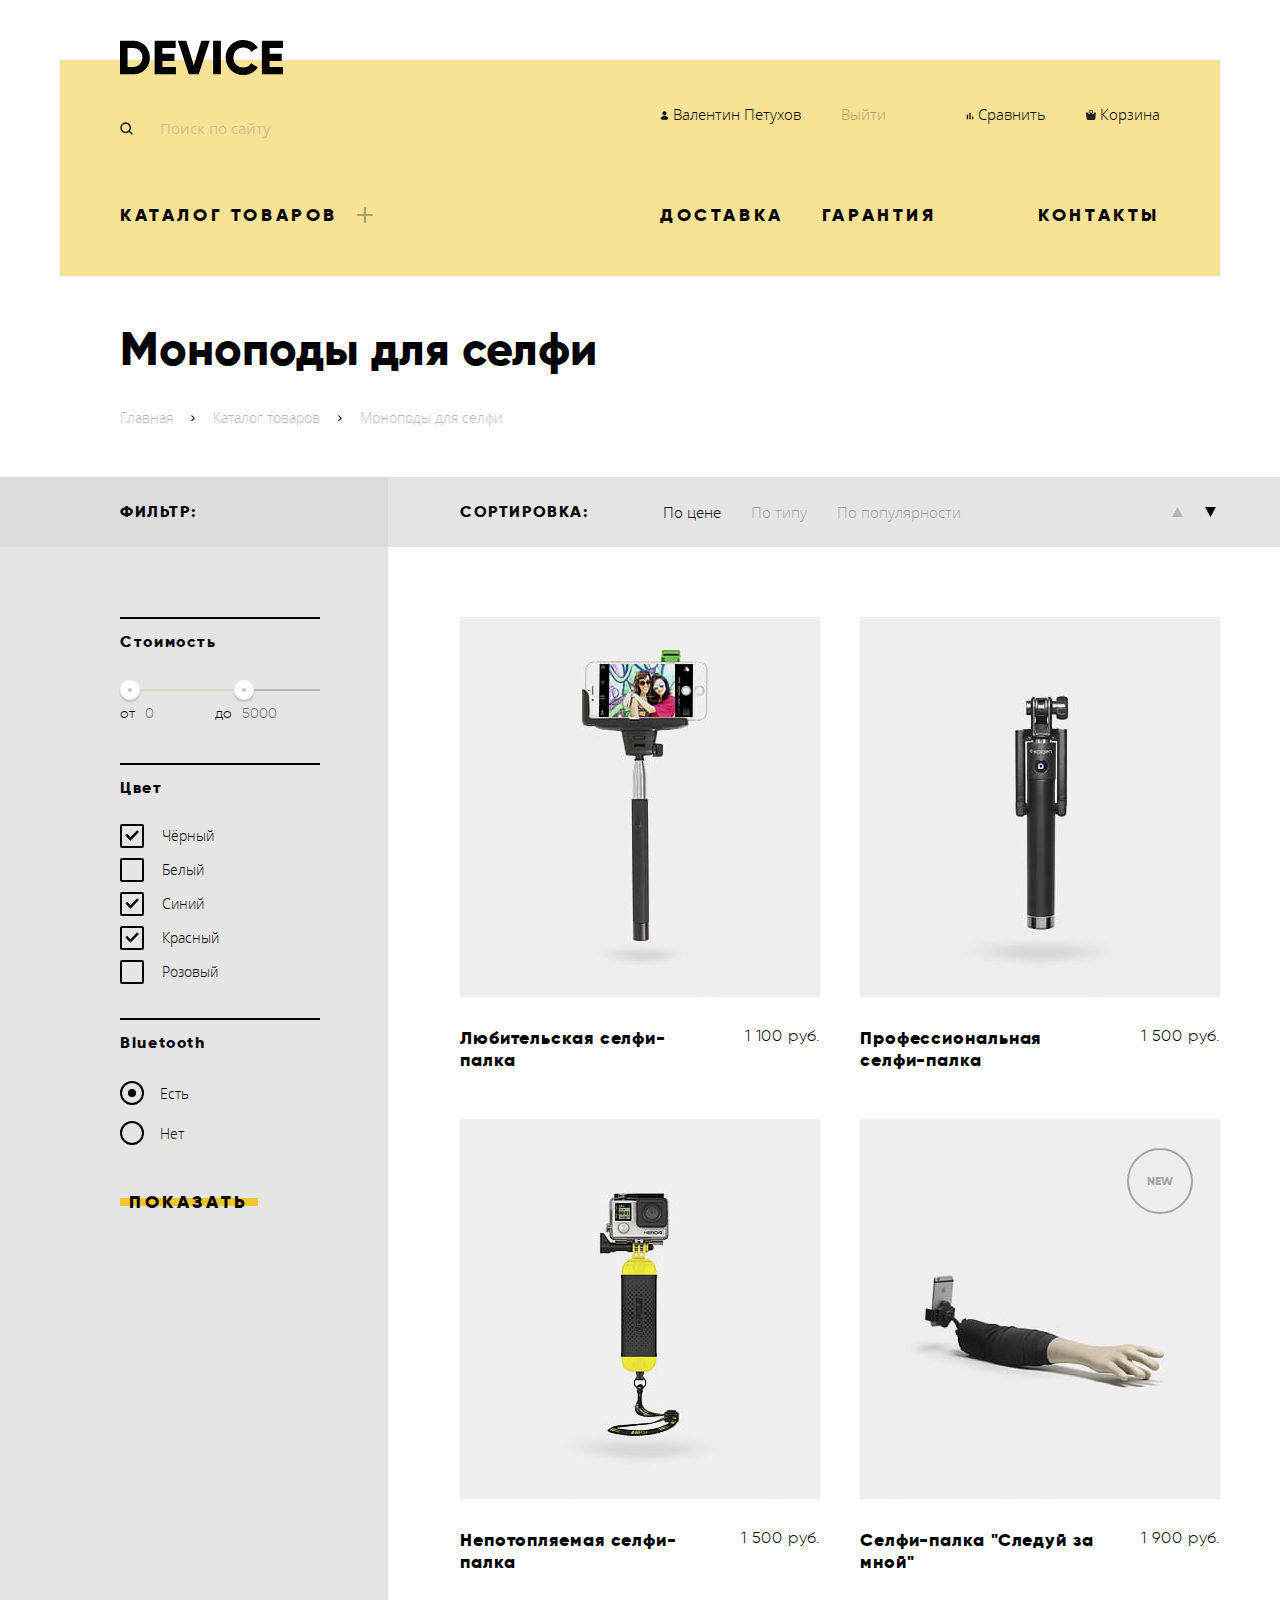
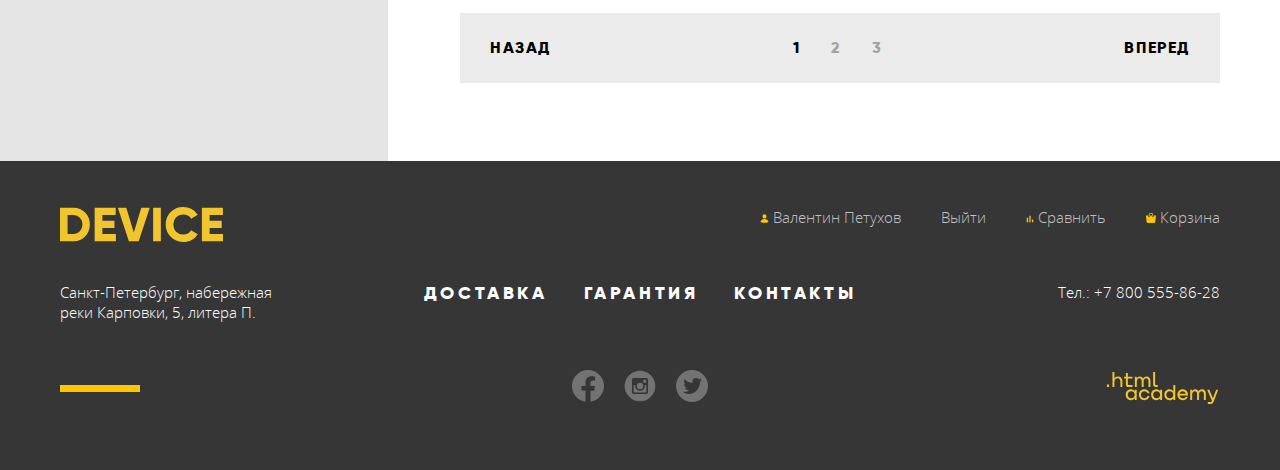
==== commit b096a63c: "декоративные элементы на внутренней странице" ====
--- a/catalog.html
+++ b/catalog.html
@@ -152,12 +152,31 @@
         </form>
         <div class="header__user user-block">
           <div class="auth">
-            <a class="user-block__link auth__link" href="#">Валентин Петухов</a>
+            <a class="user-block__link auth__link" href="#">
+              <svg class="user-block__icon user-block__icon--header" width="9" height="9">
+                <use xlink:href="#icon-user-header"></use>
+              </svg>
+              Валентин Петухов
+            </a>
             <a class="user-block__link auth__link auth__link--loggedin" href="#">Выйти</a>
           </div>
           <ul class="header__cart cart list-reset">
-            <li><a class="user-block__link" href="#">Сравнить</a></li>
-            <li><a class="user-block__link" href="#">Корзина</a></li>
+            <li>
+              <a class="user-block__link" href="#">
+                <svg class="user-block__icon user-block__icon--header" width="8" height="8">
+                  <use xlink:href="#icon-chart-header"></use>
+                </svg>
+                Сравнить
+              </a>
+            </li>
+            <li>
+              <a class="user-block__link" href="#">
+                <svg class="user-block__icon user-block__icon--header" width="10" height="10">
+                  <use xlink:href="#icon-cart-header"></use>
+                </svg>
+                Корзина
+              </a>
+            </li>
           </ul>
         </div>
       </div>
@@ -190,7 +209,7 @@
           <ul class="catalog__breadcrumbs breadcrumbs list-reset">
             <li class="breadcrumbs__item"><a class="breadcrumbs__link" href="index.html">Главная</a></li>
             <li class="breadcrumbs__item"><a class="breadcrumbs__link" href="catalog.html">Каталог товаров</a></li>
-            <li class="breadcrumbs__item"><a class="breadcrumbs__link breadcrumbs__link--current">Моноподы для селфи</a></li>
+            <li class="breadcrumbs__item"><a class="breadcrumbs__link breadcrumbs__link--current" href="#">Моноподы для селфи</a></li>
           </ul>
         </div>
         <div class="catalog__grid-content">
@@ -201,7 +220,14 @@
             <form class="filter__form form-filter" method="get" action="https://echo.htmlacademy.ru">
               <div class="price form-filter__wrap">
                 <h3 class="form-filter__title">Стоимость</h3>
-                <div class="form-filter__wrap-inner">
+                <div class="price__toggles">
+                  <div class="price__scale">
+                    <div class="price__bar" style="width: 110px; margin-left: 12px;"></div>
+                  </div>
+                  <button class="price__toggle price__toggle--min" type="button" style="left: 0"></button>
+                  <button class="price__toggle price__toggle--max" type="button" style="left: 114px"></button>
+                </div>
+                <div class="price__controls form-filter__wrap-inner">
                   <label for="value-min">от </label>
                   <input class="form-filter__input" id="value-min" type="number" min="0" placeholder="0">
                   <label for="value-max">до </label>
@@ -235,16 +261,14 @@
               </div>
               <div class="bluetooth form-filter__wrap">
                 <h3 class="form-filter__title">Bluetooth</h3>
-                <ul class="form-filter__list list-reset">
-                  <li class="form-filter__item">
-                    <input class="form-filter__input visually-hidden" id="filter-bluetooth-true" type="radio" name="bluetooth" value="bluetooth-true" checked>
-                    <label class="form-filter__label" for="filter-bluetooth-true">Есть</label>
-                  </li>
-                  <li class="form-filter__item">
-                    <input class="form-filter__input visually-hidden" id="filter-bluetooth-false" type="radio" name="bluetooth" value="bluetooth-false">
-                    <label class="form-filter__label" for="filter-bluetooth-false">Нет</label>
-                  </li>
-                </ul>
+                <div class="bluetooth__item">
+                  <input class="bluetooth__input visually-hidden" id="bluetooth-on" type="radio" name="bluetooth" value="on" checked>
+                  <label class="bluetooth__option bluetooth__option--on" for="bluetooth-on">Есть</label>
+                </div>
+                <div class="bluetooth__item">
+                  <input class="bluetooth__input visually-hidden" id="bluetooth-off" type="radio" name="bluetooth" value="off">
+                  <label class="bluetooth__option bluetooth__option--off" for="bluetooth-off">Нет</label>
+                </div>
               </div>
               <button class="form-filter__button button" type="submit">Показать</button>
             </form>
@@ -257,8 +281,8 @@
               <li class="sorting__item"><a class="sorting__link" href="#">По популярности</a></li>
             </ul>
             <ul class="sorting__list sorting__list--second list-reset">
-              <li class="sorting__item"><a class="sorting__link" href="#">По возрастанию</a></li>
-              <li class="sorting__item"><a class="sorting__link sorting__link--current" href="#">По убыванию</a></li>
+              <li class="sorting__item"><a class="sorting__link sorting__link--up" href="#" aria-label="По возрастанию"></a></li>
+              <li class="sorting__item"><a class="sorting__link sorting__link--down sorting__link--current" href="#" aria-label="По убыванию"></a></li>
             </ul>
           </section>
           <section class="catalog__products products">
@@ -339,12 +363,31 @@
           </a>
           <div class="footer__user user-block">
             <div class="auth">
-              <a class="user-block__link" href="#">Валентин Петухов</a>
+              <a class="user-block__link" href="#">
+                <svg class="user-block__icon user-block__icon--footer" width="9" height="9">
+                  <use xlink:href="#icon-user-footer"></use>
+                </svg>
+                Валентин Петухов
+              </a>
               <a class="user-block__link auth__link auth__link--loggedin-footer" href="#">Выйти</a>
             </div>
             <ul class="footer__cart cart list-reset">
-              <li><a class="user-block__link" href="#">Сравнить</a></li>
-              <li><a class="user-block__link" href="#">Корзина</a></li>
+              <li>
+                <a class="user-block__link" href="#">
+                  <svg class="user-block__icon user-block__icon--footer" width="8" height="8">
+                    <use xlink:href="#icon-chart-footer"></use>
+                  </svg>
+                  Сравнить
+                </a>
+              </li>
+              <li>
+                <a class="user-block__link" href="#">
+                  <svg class="user-block__icon user-block__icon--footer" width="10" height="10">
+                    <use xlink:href="#icon-cart-footer"></use>
+                  </svg>
+                  Корзина
+                </a>
+              </li>
             </ul>
           </div>
         </div>
@@ -360,11 +403,36 @@
         <section class="footer__row footer__bottom socials">
           <h2 class="visually-hidden">Мы в соцсетях</h2>
           <ul class="socials__list list-reset">
-            <li class="socials__item"><a class="socials__link" href="">Наш Фейсбук</a></li>
-            <li class="socials__item"><a class="socials__link" href="">Наш Инстаграм</a></li>
-            <li class="socials__item"><a class="socials__link" href="">Наш Твиттер</a></li>
+            <li class="socials__item">
+              <a class="socials__link" href="#">
+                <svg class="socials__link-icon" width="32" height="32">
+                  <use xlink:href="#facebook"></use>
+                </svg>
+              <span class="visually-hidden">Наш Фейсбук</span>
+              </a>
+            </li>
+            <li class="socials__item">
+              <a class="socials__link" href="#">
+                <svg class="socials__link-icon" width="32" height="32">
+                  <use xlink:href="#instagram"></use>
+                </svg>
+              <span class="visually-hidden">Наш Инстаграм</span>
+              </a>
+            </li>
+            <li class="socials__item">
+              <a class="socials__link" href="#">
+                <svg class="socials__link-icon" width="32" height="32">
+                  <use xlink:href="#twitter"></use>
+                </svg>
+              <span class="visually-hidden">Наш Твиттер</span>
+              </a>
+            </li>
           </ul>
-          <a class="footer__copyright copyright" href="https://htmlacademy.ru/intensive/htmlcss">Разработано HTML Academy</a>
+          <a class="footer__copyright copyright" href="https://htmlacademy.ru/intensive/htmlcss" aria-label="Разработано HTML Academy">
+            <svg class="copyright__icon" width="115" height="33">
+              <use xlink:href="#logo_htmlacademy"></use>
+            </svg>
+          </a>
         </section>
       </div>
     </footer>
--- a/css/style.css
+++ b/css/style.css
@@ -48,6 +48,7 @@
   --basic-grey: #464646;
   --basic-half-grey: #7e7e7e;
   --basic-grey-light: #e5e5e5;
+  --basic-silver: #c4c4c4;
   --basic-white: #ffffff;
   --basic-gainsboro: #dcdcdc;
   --basic-gainsboro-light: #d9d9d9;
@@ -82,6 +83,7 @@
 img {
   max-width: 100%;
   height: auto;
+  object-fit: contain;
 }
 
 .visually-hidden {
@@ -734,7 +736,7 @@
 .service::before {
   position: absolute;
   top: 0;
-  left: 622px;
+  right: 0;
   content: "";
 }
 
@@ -1041,20 +1043,33 @@
   display: flex;
 }
 
+.breadcrumbs__item {
+  margin-right: 14px;
+}
+
 .breadcrumbs__link {
-  padding-right: 40px;
+  display: flex;
+  align-items: center;
   font-size: 14px;
   line-height: 19px;
-  opacity: 0.3;
+  color: rgba(0, 0, 0, 0.3);
+}
+
+.breadcrumbs__item:not(:last-child) .breadcrumbs__link::after {
+  content: "";
+  width: 12px;
+  height: 12px;
+  margin-left: 14px;
+  background: url("../img/icon-arrow-nav.svg") no-repeat center;
 }
 
 .breadcrumbs__link:hover,
 .breadcrumbs__link:focus {
-  opacity: 0.6;
+  color: rgba(0, 0, 0, 0.6);
 }
 
 .breadcrumbs__link:active {
-  opacity: 0.1;
+  color: rgba(0, 0, 0, 0.1);
 }
 
 /************ Filter ************/
@@ -1143,6 +1158,54 @@
   font-family: "Gilroy", "Arial", sans-serif;
 }
 
+.price__toggles {
+  position: relative;
+  width: 200px;
+  height: 20px;
+}
+
+.price__scale {
+  position: absolute;
+  width: 100%;
+  height: 2px;
+  background-color: var(--basic-black);
+  top: 50%;
+  transform: translateY(-50%);
+  opacity: 0.2;
+}
+
+.price__bar {
+  position: absolute;
+  width: 110px;
+  height: 100%;
+  background-color: var(--special-green);
+  ;
+}
+
+.price__toggle {
+  position: absolute;
+  top: 50%;
+  box-sizing: border-box;
+  width: 20px;
+  height: 20px;
+  margin: 0;
+  padding: 0;
+  background-color: var(--basic-silver);
+  border: 8px solid var(--basic-white);
+  border-radius: 50%;
+  box-shadow: 0 2px 2px rgba(0, 0, 0, 0.18);
+  transform: translateY(-50%);
+  cursor: pointer;
+}
+
+.price__toggle--min {
+  left: 0;
+}
+
+.price__toggle--max {
+  left: 114px;
+}
+
 .form-filter__title {
   margin: 0;
   margin-bottom: 30px;
@@ -1164,7 +1227,7 @@
 .price .form-filter__input {
   margin: 0 5px;
   padding: 5px;
-  max-width: 60px;
+  width: 60px;
 }
 
 .color__list {
@@ -1199,11 +1262,13 @@
   cursor: pointer;
 }
 
-.color__item:hover .color__name::before {
+.color__item:hover .color__name::before,
+.color__input:focus ~ .color__name::before {
   opacity: 0.6;
 }
 
-.color__input:checked ~ .color__name::before {
+.color__input:checked ~ .color__name::before,
+.color__input:not(:checked):active ~ .color__name::before {
   background-image: url("../img/checkbox-tick.svg");
   background-repeat: no-repeat;
   background-position: center;
@@ -1218,6 +1283,54 @@
 .color__input:disabled ~ .color__name::before {
   opacity: 0.25;
   cursor: default;
+}
+
+.color__input:checked:active ~ .color__name::before {
+  background: none;
+}
+
+.bluetooth__item {
+  display: flex;
+}
+
+.bluetooth__item:not(:last-child) {
+  margin-bottom: 16px;
+}
+
+.bluetooth__option {
+  display: flex;
+  align-items: center;
+  cursor: pointer;
+}
+
+.bluetooth__option::before {
+  box-sizing: border-box;
+  content: "";
+  width: 24px;
+  height: 24px;
+  margin-right: 16px;
+  border: 2px solid var(--basic-black);
+  border-radius: 50%;
+}
+
+.bluetooth__input:checked ~ .bluetooth__option::after {
+  position: absolute;
+  left: 8px;
+  content: "";
+  width: 8px;
+  height: 8px;
+  background-color: var(--basic-black);
+  border-radius: 50%;
+}
+
+.bluetooth__option:hover::before,
+.bluetooth__option:hover::after {
+  opacity: 0.6;
+}
+
+.bluetooth__input:active ~ .bluetooth__option::after,
+.bluetooth__input:active ~ .bluetooth__option::before {
+  opacity: 1;
 }
 
 /************ Sorting ************/
@@ -1269,16 +1382,38 @@
 }
 
 .sorting__list--second {
+  display: flex;
+  column-gap: 16px;
   margin-left: auto;
 }
 
 .sorting__link {
   opacity: 0.3;
+}
+
+.sorting__link--up,
+.sorting__link--down {
+  display: block;
+  width: 18px;
+  height: 18px;
+  opacity: 0.2;
+  background: url("../img/sort-icon-up.svg") no-repeat center;
+}
+
+.sorting__link--down {
+  transform: rotate(180deg);
 }
 
 .sorting__link:hover,
 .sorting__link:focus {
   opacity: 0.6;
+}
+
+.sorting__link--up:hover,
+.sorting__link--up:focus,
+.sorting__link--down:hover,
+.sorting__link--down:focus {
+  opacity: 0.4;
 }
 
 .sorting__link--current,
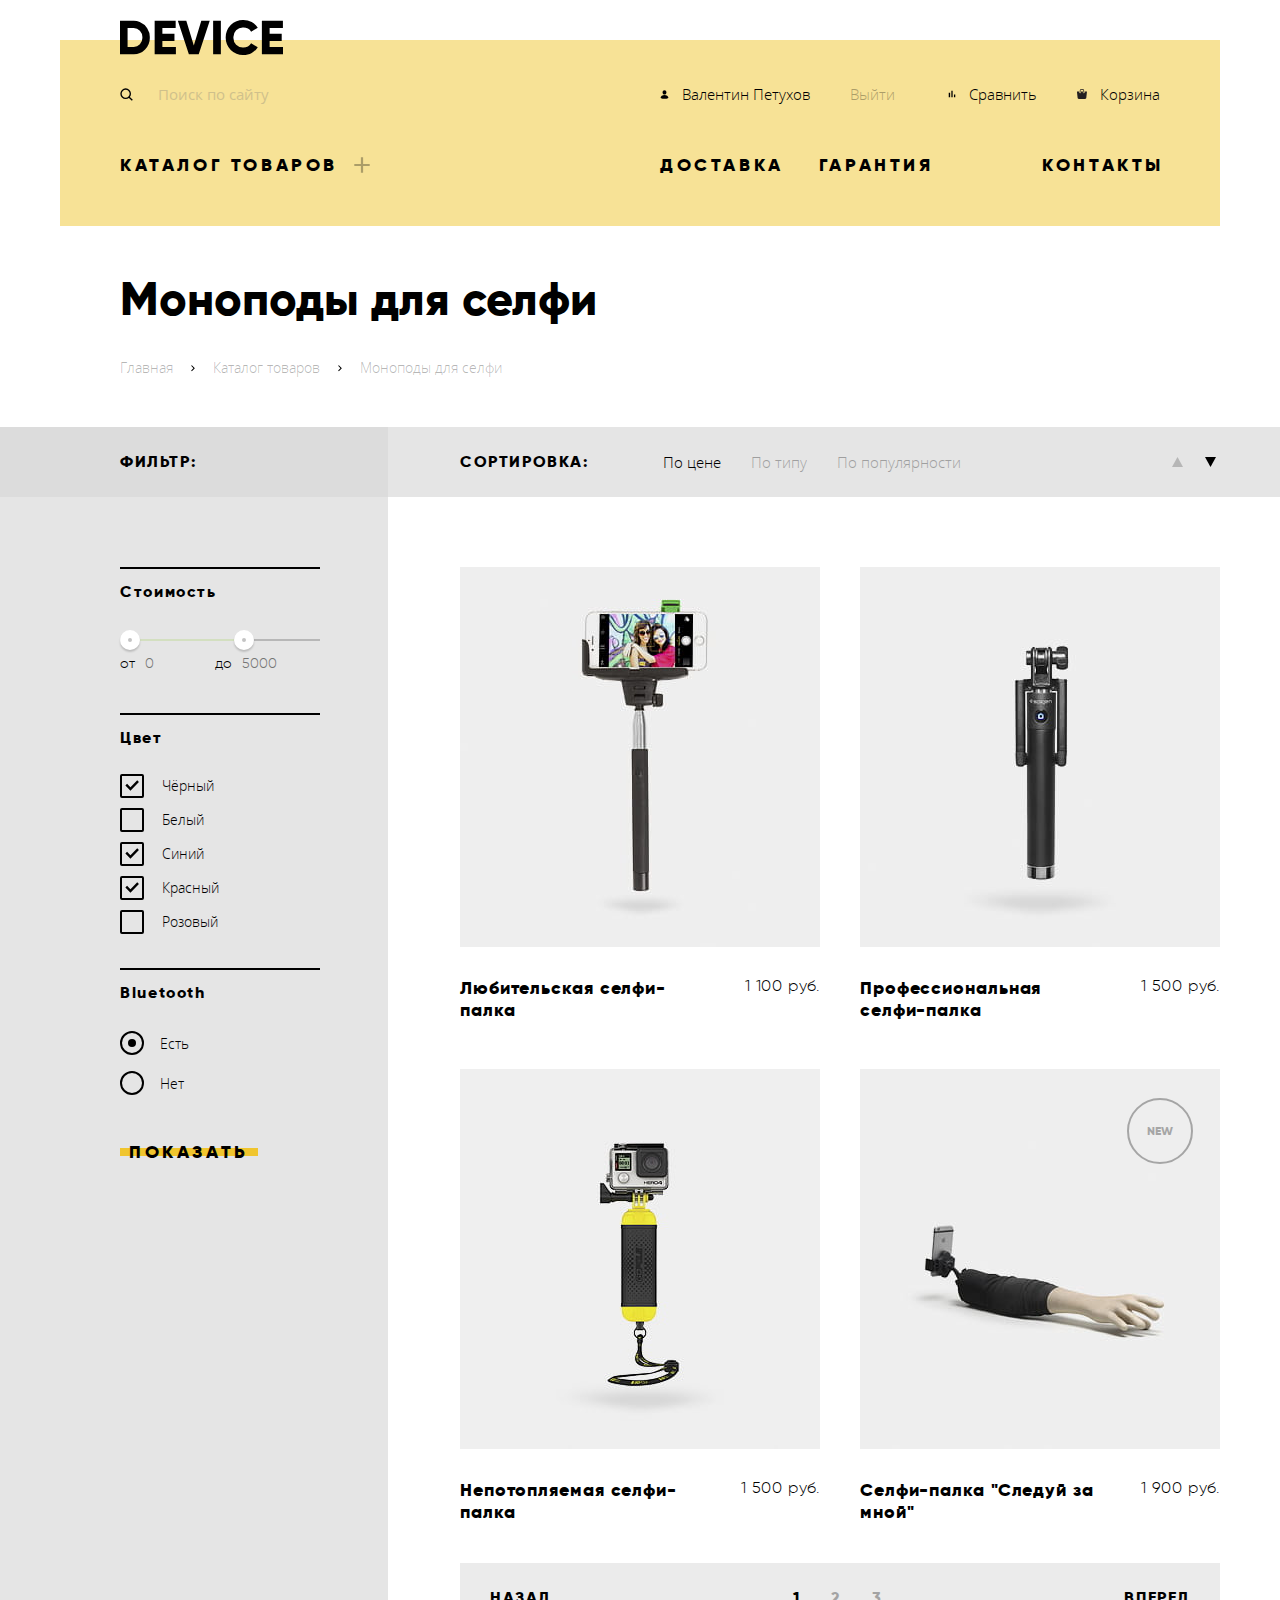
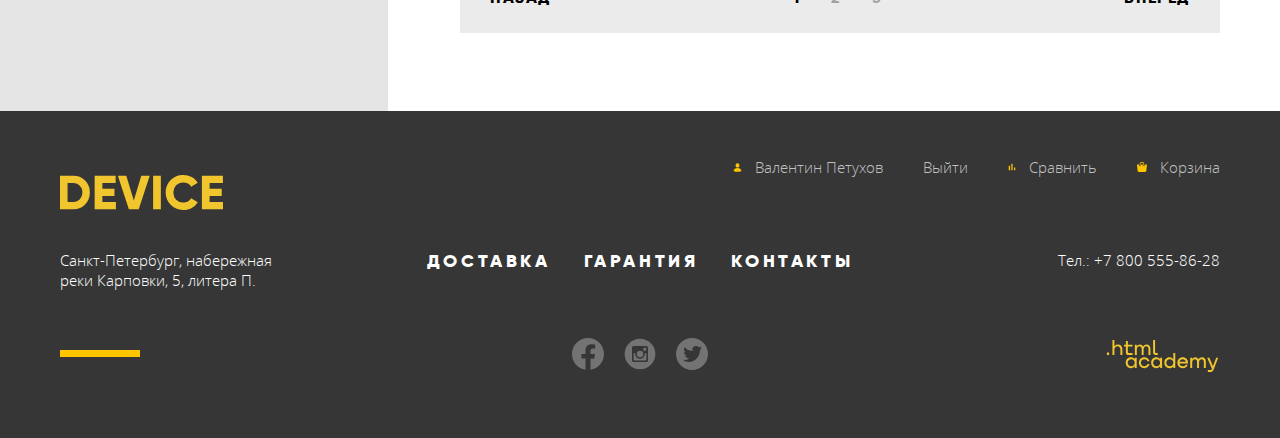
==== commit 980fb4cc: "завершил верстку главной страницы" ====
--- a/catalog.html
+++ b/catalog.html
@@ -8,11 +8,10 @@
     <link rel="icon" href="img/favicons/icon.svg" type="image/svg+xml">
     <link rel="apple-touch-icon" href="img/favicons/apple.png">
     <link rel="manifest" href="manifest.webmanifest">
-    <link rel="stylesheet" href="css/normalize.css">
+    <link rel="stylesheet" href="css/normalize.min.css">
     <link rel="stylesheet" href="css/style.css">
   </head>
   <body class="inner">
-
 
     <div class="svg-sprite">
       <svg width="0" height="0" class="hidden">
--- a/css/style.css
+++ b/css/style.css
@@ -208,7 +208,7 @@
 
 .main__header,
 .inner__header {
-  margin-top: 40px;
+  margin-top: 20px;
 }
 
 .inner__header {
@@ -219,14 +219,14 @@
   display: grid;
   grid-template-columns: repeat(12, 60px);
   column-gap: 40px;
-  margin-bottom: 50px;
+  margin-bottom: 34px;
 }
 
 .header__logo {
   grid-column: 1 / -1;
   margin-top: -20px;
   margin-right: auto;
-  margin-bottom: 29px;
+  margin-bottom: 15px;
   margin-left: 60px;
 }
 
@@ -239,6 +239,7 @@
 
 .header__user {
   grid-column: 7 / -1;
+  margin-top: 14px;
   margin-right: 60px;
 }
 
@@ -275,7 +276,7 @@
 .search-form__input {
   box-sizing: border-box;
   width: 100%;
-  padding: 15px 40px;
+  padding: 5px 38px;
   line-height: 20px;
   border: none;
   outline: none;
@@ -335,6 +336,12 @@
   column-gap: 40px;
 }
 
+.user-block__link {
+  display: flex;
+  align-items: center;
+  column-gap: 13px;
+}
+
 .auth {
   display: flex;
   column-gap: 40px;
@@ -378,7 +385,7 @@
   content: "";
   width: 22px;
   height: 22px;
-  margin-left: 16px;
+  margin-left: 13px;
   background: url("../img/plus.svg") no-repeat center;
   opacity: 0.3;
 }
@@ -391,11 +398,15 @@
   display: grid;
   width: 500px;
   grid-template-columns: min-content min-content 1fr;
-  column-gap: 38px;
+  column-gap: 35px;
 }
 
 .nav__list--second .nav__item {
   justify-content: flex-end;
+}
+
+.nav__list--second .nav__item:last-child {
+  margin-right: -4px;
 }
 
 .nav__link {
@@ -411,9 +422,6 @@
 .nav__link--header {
   position: relative;
   z-index: 300;
-  display: flex;
-  align-items: center;
-  justify-content: space-between;
 }
 
 .nav__link--header-catalog {
@@ -436,8 +444,8 @@
   display: grid;
   grid-auto-flow: column;
   grid-template-rows: repeat(3, auto);
-  column-gap: 60px;
-  row-gap: 20px;
+  column-gap: 65px;
+  row-gap: 16px;
   width: 100%;
   min-height: 145px;
   justify-content: start;
@@ -464,7 +472,7 @@
   left: 0;
   display: grid;
   padding-top: 52px;
-  padding-bottom: 46px;
+  padding-bottom: 43px;
   padding-left: 60px;
 }
 
@@ -479,16 +487,17 @@
 
 .main__promo {
   position: relative;
-  margin-bottom: 116px;
+  margin-bottom: 84px;
 }
 
 .slider {
   position: relative;
   display: none;
+  min-height: 506px;
   grid-template-columns: repeat(12, 60px);
-  grid-template-rows: repeat(4, auto);
+  grid-template-rows: min-content min-content 40px 103px;
   column-gap: 40px;
-  padding-top: 80px;
+  row-gap: 25px;
   font-family: "Gilroy", "Arial", sans-serif;
   background-image: linear-gradient(var(--special-yellow) 115px, var(--basic-white) 115px);
 }
@@ -499,7 +508,7 @@
 
 .slider::before {
   position: absolute;
-  top: 51px;
+  top: 19px;
   left: 0;
   width: 100px;
   height: 7px;
@@ -510,14 +519,16 @@
 
 .slider::after {
   position: absolute;
-  right: 47px;
-  top: 0;
+  right: 50px;
+  top: -13px;
   content: "";
+  min-width: 212px;
   font-weight: 800;
   font-size: 179px;
   line-height: 1em;
   font-family: inherit;
   color: var(--basic-white);
+  text-align: right;
   text-transform: uppercase;
 }
 
@@ -534,21 +545,23 @@
 }
 
 .slider__title {
-  margin-bottom: 30px;
+  margin-top: 78px;
   grid-column: 7 / -1;
   z-index: 400;
 }
 
-.slider__img {
-  order: -1;
+.slider__img-wrap {
+  display: flex;
+  justify-content: center;
+  align-items: center;
   grid-column: 1 / span 6;
   grid-row: 1 / -1;
-  justify-self: center;
+  padding-left: 26px;
 }
 
 .slider__text {
   margin: 0;
-  margin-bottom: 50px;
+  margin-bottom: 27px;
   padding-right: 75px;
   grid-column: 7 / -1;
   font-family: "Open Sans", "Arial", sans-serif;
@@ -576,13 +589,14 @@
 
 .slider__value {
   margin: 0;
-  margin-bottom: 15px;
+  margin-bottom: 25px;
   font-size: 36px;
   letter-spacing: 3.6px;
 }
 
 .slider__button {
-  margin-bottom: 50px;
+  padding-right: 40px;
+  padding-left: 44px;
   grid-column: 7 / -1;
   align-self: center;
   justify-self: start;
@@ -590,16 +604,16 @@
 
 /************ Slider Controls ************/
 
-.slider-nav {
-  position: absolute;
-  right: 41px;
-  bottom: 137px;
+.slider-controls {
+  position: absolute;
+  right: 88px;
+  bottom: 169px;
   display: flex;
   flex-wrap: wrap;
   column-gap: 18px;
 }
 
-.slider-nav__item {
+.slider-controls__item {
   display: flex;
   justify-content: center;
   align-items: center;
@@ -614,7 +628,7 @@
   cursor: pointer;
 }
 
-.slider-nav__item--current::before {
+.slider-controls__item--current::before {
   content: "";
   width: 6px;
   height: 6px;
@@ -626,7 +640,7 @@
 /************ Popular ************/
 
 .main__popular {
-  margin-bottom: 164px;
+  margin-bottom: 84px;
 }
 
 .popular__grid {
@@ -647,6 +661,7 @@
   font-size: 18px;
   line-height: 22px;
   font-family: "Gilroy", "Arial", sans-serif;
+  letter-spacing: 0.05em;
 }
 
 .popular__svg-wrap {
@@ -693,8 +708,8 @@
   position: relative;
   display: flex;
   padding-top: 80px;
-  padding-bottom: 70px;
-  row-gap: 25px;
+  padding-bottom: 78px;
+  row-gap: 21px;
   flex-direction: column;
   justify-content: center;
   align-items: flex-start;
@@ -747,12 +762,16 @@
 }
 
 .service--warranty::before {
+  top: -17px;
+  right: -16px;
   width: 171px;
   height: 195px;
   background-image: url("../img/warranty.svg");
 }
 
 .service--credit::before {
+  top: -22px;
+  right: 8px;
   width: 156px;
   height: 188px;
   background-image: url("../img/credit.svg");
@@ -771,6 +790,8 @@
 
 .services__button {
   display: flex;
+  padding-right: 0;
+  padding-left: 0;
 }
 
 .services__button--current {
@@ -793,7 +814,7 @@
 /************ Brands ************/
 
 .main__brands {
-  margin-bottom: 90px;
+  margin-bottom: 86px;
 }
 
 .brands__grid {
@@ -828,6 +849,7 @@
   padding-top: 57px;
   flex-direction: column;
   row-gap: 40px;
+  line-height: 28px;
 }
 
 .info__column::before {
@@ -853,17 +875,22 @@
   align-self: flex-start;
 }
 
+.info__shipping {
+  width: 475px;
+}
+
 .shipping__items {
   display: flex;
   flex-direction: column;
   margin-top: 60px;
+  margin-bottom: 13px;
 }
 
 .shipping__company {
   display: flex;
   align-items: center;
   column-gap: 24px;
-  margin-bottom: 20px;
+  margin-bottom: 15px;
   font-weight: 800;
   font-size: 16px;
   line-height: 28px;
@@ -886,7 +913,7 @@
 ***************************************************/
 
 .main__footer {
-  margin-top: 80px;
+  margin-top: 77px;
 }
 
 .footer {
@@ -903,6 +930,10 @@
 
 .footer__top {
   margin-bottom: 40px;
+}
+
+.footer__logo {
+  margin-top: 18px;
 }
 
 .footer__middle {
@@ -931,7 +962,7 @@
   display: flex;
   flex-wrap: wrap;
   max-width: 640px;
-  column-gap: 36px;
+  column-gap: 33px;
 }
 
 .footer__bottom {
@@ -939,6 +970,8 @@
 }
 
 .footer__bottom::before {
+  position: relative;
+  top: -3px;
   content: "";
   width: 80px;
   height: 7px;
@@ -1583,12 +1616,20 @@
 
 ***************************************************/
 
-/************ Map ************/
-
-.map {
-  position: relative;
+.modal {
+  position: fixed;
+  left: 50%;
+  z-index: 800;
   display: none;
   width: 960px;
+  box-shadow: 0 10px 16px rgba(0, 0, 0, 0.15);
+  transform: translateX(-50%);
+}
+
+/************ Map ************/
+
+.map iframe {
+  display: block;
 }
 
 .map__button-close {
@@ -1600,14 +1641,10 @@
 /************ Feedback ************/
 
 .feedback {
-  position: relative;
-  display: none;
   box-sizing: border-box;
-  width: 960px;
   padding: 92px 100px 60px 100px;
   font-family: "Gilroy", "Arial", sans-serif;
   background-color: var(--basic-white);
-  box-shadow: 0 10px 16px rgba(0, 0, 0, 0.15);
 }
 
 .feedback__form {
@@ -1640,7 +1677,7 @@
   box-sizing: border-box;
   width: 100%;
   height: 100%;
-  padding: 16px 20px 15px 20px;
+  padding: 16px 20px 18px 20px;
   font-size: 14px;
   line-height: 16px;
   background-color: var(--status-normal);
@@ -1674,6 +1711,7 @@
 
 .feedback__button {
   min-width: 200px;
+  margin-top: 13px;
   margin-right: auto;
   grid-column: 1 / -1;
 }
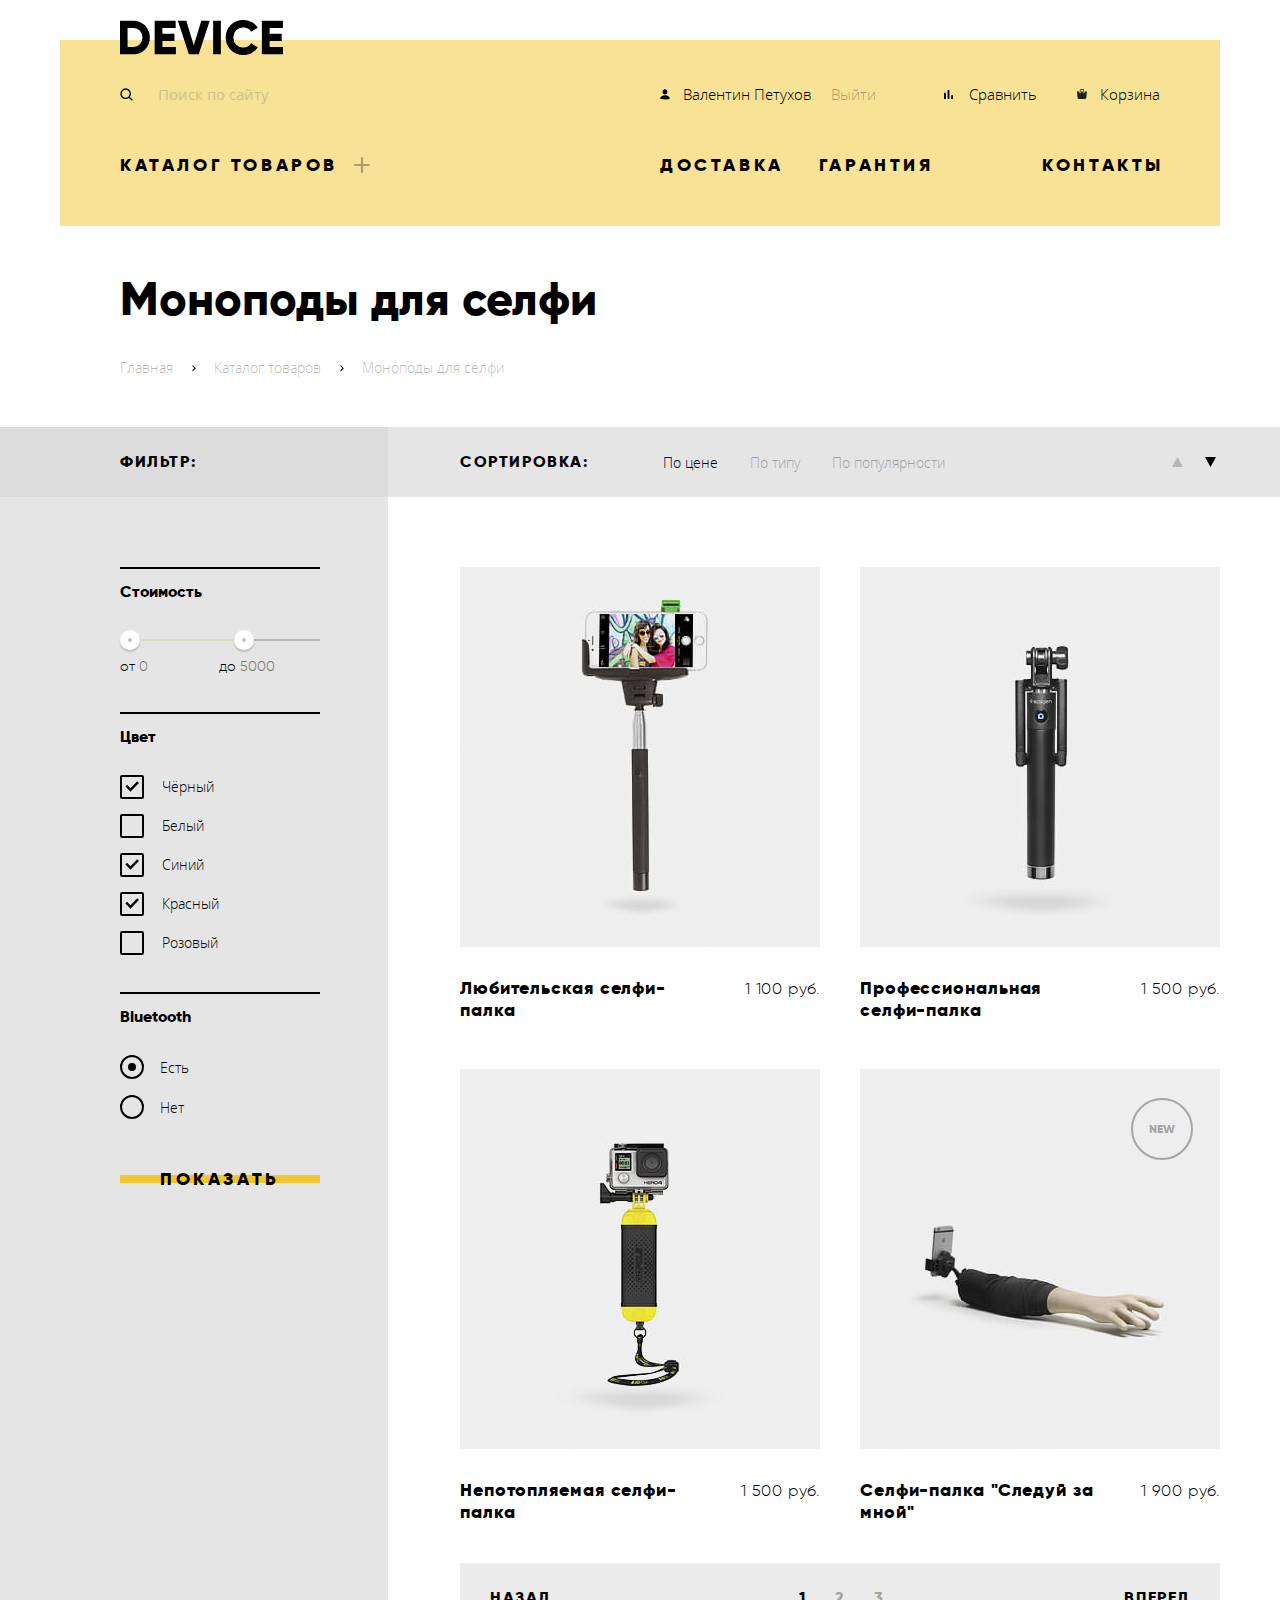
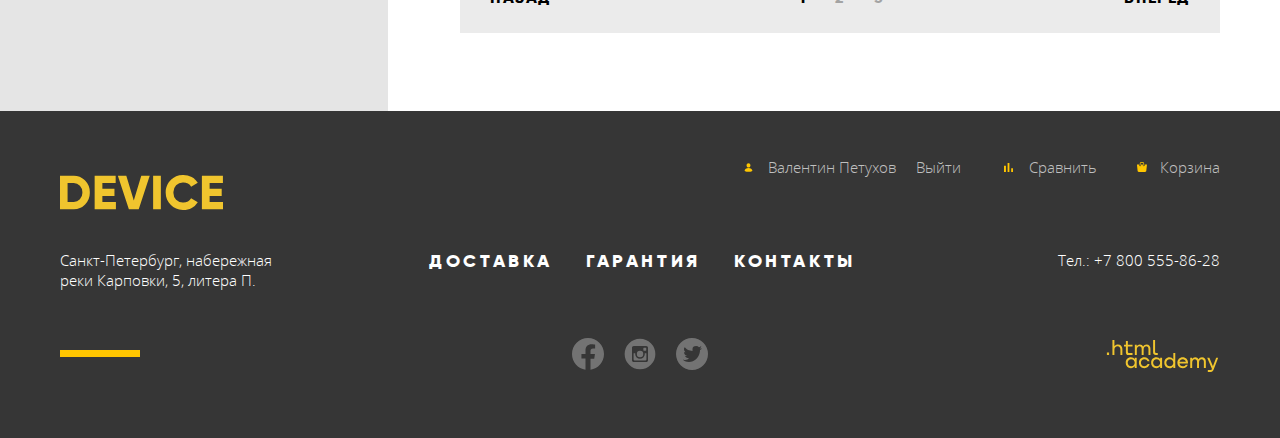
==== commit 9c390026: "завершил верстку внутренней страницы" ====
--- a/catalog.html
+++ b/catalog.html
@@ -152,7 +152,7 @@
         <div class="header__user user-block">
           <div class="auth">
             <a class="user-block__link auth__link" href="#">
-              <svg class="user-block__icon user-block__icon--header" width="9" height="9">
+              <svg class="user-block__icon user-block__icon--header" width="10" height="11">
                 <use xlink:href="#icon-user-header"></use>
               </svg>
               Валентин Петухов
@@ -162,7 +162,7 @@
           <ul class="header__cart cart list-reset">
             <li>
               <a class="user-block__link" href="#">
-                <svg class="user-block__icon user-block__icon--header" width="8" height="8">
+                <svg class="user-block__icon user-block__icon--header" width="15" height="11">
                   <use xlink:href="#icon-chart-header"></use>
                 </svg>
                 Сравнить
@@ -217,24 +217,28 @@
               <h2 class="filter__title">Фильтр:</h2>
             </div>
             <form class="filter__form form-filter" method="get" action="https://echo.htmlacademy.ru">
-              <div class="price form-filter__wrap">
-                <h3 class="form-filter__title">Стоимость</h3>
+              <div class="price form-filter__wrap form-filter__price">
+                <h3 class="form-filter__title price__title">Стоимость</h3>
                 <div class="price__toggles">
                   <div class="price__scale">
-                    <div class="price__bar" style="width: 110px; margin-left: 12px;"></div>
-                  </div>
-                  <button class="price__toggle price__toggle--min" type="button" style="left: 0"></button>
-                  <button class="price__toggle price__toggle--max" type="button" style="left: 114px"></button>
+                    <div class="price__bar"></div>
+                  </div>
+                  <button class="price__toggle price__toggle--min" type="button"></button>
+                  <button class="price__toggle price__toggle--max" type="button"></button>
                 </div>
                 <div class="price__controls form-filter__wrap-inner">
-                  <label for="value-min">от </label>
-                  <input class="form-filter__input" id="value-min" type="number" min="0" placeholder="0">
-                  <label for="value-max">до </label>
-                  <input class="form-filter__input" id="value-max" type="number" min="0" max="10000" placeholder="5000">
+                  <div class="price__min-wrap">
+                    <label for="value-min">от </label>
+                    <input class="form-filter__input" id="value-min" type="number" min="0" placeholder="0">
+                  </div>
+                  <div class="price__max-wrap">
+                    <label for="value-max">до </label>
+                    <input class="form-filter__input" id="value-max" type="number" min="0" max="10000" placeholder="5000">
+                  </div>
                 </div>
               </div>
-              <div class="color form-filter__wrap">
-                <h3 class="form-filter__title">Цвет</h3>
+              <div class="color form-filter__wrap form-filter__color">
+                <h3 class="form-filter__title color__title">Цвет</h3>
                 <ul class="color__list list-reset">
                   <li class="color__item">
                     <input class="color__input visually-hidden" id="filter-color-black" type="checkbox" name="black" checked>
@@ -258,8 +262,8 @@
                   </li>
                 </ul>
               </div>
-              <div class="bluetooth form-filter__wrap">
-                <h3 class="form-filter__title">Bluetooth</h3>
+              <div class="bluetooth form-filter__wrap form-filter__bluetooth">
+                <h3 class="form-filter__title bluetooth__title">Bluetooth</h3>
                 <div class="bluetooth__item">
                   <input class="bluetooth__input visually-hidden" id="bluetooth-on" type="radio" name="bluetooth" value="on" checked>
                   <label class="bluetooth__option bluetooth__option--on" for="bluetooth-on">Есть</label>
@@ -341,13 +345,13 @@
               </li>
             </ul>
             <div class="pagination">
-              <a class="pagination__button" href="#">Назад</a>
+              <button class="pagination__button pagination__button--prev">Назад</button>
               <ul class="pagination__list list-reset">
                 <li class="pagination__item"><a class="pagination__link pagination__link--current" href="#">1</a></li>
                 <li class="pagination__item"><a class="pagination__link" href="#">2</a></li>
                 <li class="pagination__item"><a class="pagination__link" href="#">3</a></li>
               </ul>
-              <a class="pagination__button" href="#">Вперед</a>
+              <button class="pagination__button pagination__button--next">Вперед</button>
             </div>
           </section>
         </div>
@@ -363,7 +367,7 @@
           <div class="footer__user user-block">
             <div class="auth">
               <a class="user-block__link" href="#">
-                <svg class="user-block__icon user-block__icon--footer" width="9" height="9">
+                <svg class="user-block__icon user-block__icon--footer" width="13" height="9">
                   <use xlink:href="#icon-user-footer"></use>
                 </svg>
                 Валентин Петухов
@@ -373,7 +377,7 @@
             <ul class="footer__cart cart list-reset">
               <li>
                 <a class="user-block__link" href="#">
-                  <svg class="user-block__icon user-block__icon--footer" width="8" height="8">
+                  <svg class="user-block__icon user-block__icon--footer" width="15" height="11">
                     <use xlink:href="#icon-chart-footer"></use>
                   </svg>
                   Сравнить
--- a/css/style.css
+++ b/css/style.css
@@ -83,7 +83,6 @@
 img {
   max-width: 100%;
   height: auto;
-  object-fit: contain;
 }
 
 .visually-hidden {
@@ -344,7 +343,7 @@
 
 .auth {
   display: flex;
-  column-gap: 40px;
+  column-gap: 20px;
 }
 
 .header__user .user-block__link:hover,
@@ -962,6 +961,7 @@
   display: flex;
   flex-wrap: wrap;
   max-width: 640px;
+  margin-left: 5px;
   column-gap: 33px;
 }
 
@@ -1092,7 +1092,7 @@
   content: "";
   width: 12px;
   height: 12px;
-  margin-left: 14px;
+  margin-left: 15px;
   background: url("../img/icon-arrow-nav.svg") no-repeat center;
 }
 
@@ -1164,7 +1164,6 @@
   position: relative;
   width: inherit;
   margin: 0;
-  margin-bottom: 37px;
   padding:0;
   padding-top: 16px;
   font-size: 14px;
@@ -1184,6 +1183,18 @@
   height: 2px;
   content: "";
   background-color: var(--basic-black);
+}
+
+.form-filter__price {
+  margin-bottom: 30px;
+}
+
+.form-filter__color {
+  margin-bottom: 40px;
+}
+
+.form-filter__bluetooth {
+  margin-bottom: 40px;
 }
 
 .price {
@@ -1209,6 +1220,7 @@
 
 .price__bar {
   position: absolute;
+  left: 12px;
   width: 110px;
   height: 100%;
   background-color: var(--special-green);
@@ -1239,13 +1251,15 @@
   left: 114px;
 }
 
+.price__min-wrap {
+  margin-right: 25px;
+}
+
 .form-filter__title {
   margin: 0;
-  margin-bottom: 30px;
   font-weight: 800;
   line-height: 17px;
   font-family: "Gilroy", "Arial", sans-serif;
-  letter-spacing: 0.1em;
 }
 
 .form-filter__input:disabled + .form-filter__label {
@@ -1257,16 +1271,27 @@
   background-color: transparent;
 }
 
+.form-filter__button {
+  width: 100%;
+}
+
 .price .form-filter__input {
-  margin: 0 5px;
-  padding: 5px;
-  width: 60px;
+  padding: 8px 0;
+  width: 55px;
+}
+
+.price__title {
+  margin-bottom: 30px;
+}
+
+.color__title {
+  margin-bottom: 32px;
 }
 
 .color__list {
   display: flex;
   flex-direction: column;
-  row-gap: 15px;
+  row-gap: 20px;
 }
 
 .color__item {
@@ -1296,30 +1321,33 @@
 }
 
 .color__item:hover .color__name::before,
-.color__input:focus ~ .color__name::before {
+.color__input:focus + .color__name::before {
   opacity: 0.6;
 }
 
-.color__input:checked ~ .color__name::before,
+.color__input:checked + .color__name::before,
 .color__input:not(:checked):active ~ .color__name::before {
   background-image: url("../img/checkbox-tick.svg");
   background-repeat: no-repeat;
   background-position: center;
 }
 
-.color__input:active ~ .color__name::before,
-.color__input:checked:focus ~ .color__name::before {
+.color__input:active + .color__name::before {
   opacity: 1;
 }
 
-.color__input:disabled ~ .color__name,
-.color__input:disabled ~ .color__name::before {
+.color__input:disabled + .color__name,
+.color__input:disabled + .color__name::before {
   opacity: 0.25;
   cursor: default;
 }
 
-.color__input:checked:active ~ .color__name::before {
+.color__input:checked:active + .color__name::before {
   background: none;
+}
+
+.bluetooth__title {
+  margin-bottom: 30px;
 }
 
 .bluetooth__item {
@@ -1346,7 +1374,7 @@
   border-radius: 50%;
 }
 
-.bluetooth__input:checked ~ .bluetooth__option::after {
+.bluetooth__input:checked + .bluetooth__option::after {
   position: absolute;
   left: 8px;
   content: "";
@@ -1361,8 +1389,8 @@
   opacity: 0.6;
 }
 
-.bluetooth__input:active ~ .bluetooth__option::after,
-.bluetooth__input:active ~ .bluetooth__option::before {
+.bluetooth__input:active + .bluetooth__option::after,
+.bluetooth__input:active + .bluetooth__option::before {
   opacity: 1;
 }
 
@@ -1411,7 +1439,7 @@
 }
 
 .sorting__list--first {
-  column-gap: 30px;
+  column-gap: 32px;
 }
 
 .sorting__list--second {
@@ -1421,6 +1449,8 @@
 }
 
 .sorting__link {
+  font-size: 14px;
+  line-height: 19px;
   opacity: 0.3;
 }
 
@@ -1480,6 +1510,7 @@
   position: absolute;
   top: 29px;
   right: 27px;
+  box-sizing: border-box;
   content: "new";
   display: flex;
   justify-content: center;
@@ -1517,6 +1548,7 @@
 
 .product__price {
   order: 4;
+  margin-top: 3px;
   font-size: 16px;
   line-height: 18px;
   font-family: "Gilroy", "Arial", sans-serif;
@@ -1526,13 +1558,13 @@
 
 .product__links-wrap {
   position: absolute;
-  top: 50%;
-  left: 50%;
+  top: 170px;
+  left: 77px;
   display: flex;
   flex-direction: column;
   align-items: stretch;
+  row-gap: 13px;
   min-width: 200px;
-  transform: translate(-50%, -50%);
   text-align: center;
   opacity: 0;
 }
@@ -1545,11 +1577,10 @@
   opacity: 0.3;
 }
 
-.product__button {
-  margin-bottom: 22px;
-}
-
 .product__compare {
+  font-size: 13px;
+  line-height: 18px;
+  letter-spacing: 0.1em;
   opacity: 0.5;
 }
 
@@ -1572,13 +1603,21 @@
   font-size: 16px;
   line-height: 20px;
   font-family: "Gilroy", "Arial", sans-serif;
-  letter-spacing: 0.1em;
-  text-transform: uppercase;
   background-color: var(--basic-white-smoke);
 }
 
 .pagination__button {
   padding: 25px 30px;
+  font: inherit;
+  letter-spacing: 0.1em;
+  border: none;
+  background: none;
+  text-transform: uppercase;
+  cursor: pointer;;
+}
+
+.pagination__button--next {
+  padding-left: 24px;
 }
 
 .pagination__button:hover,
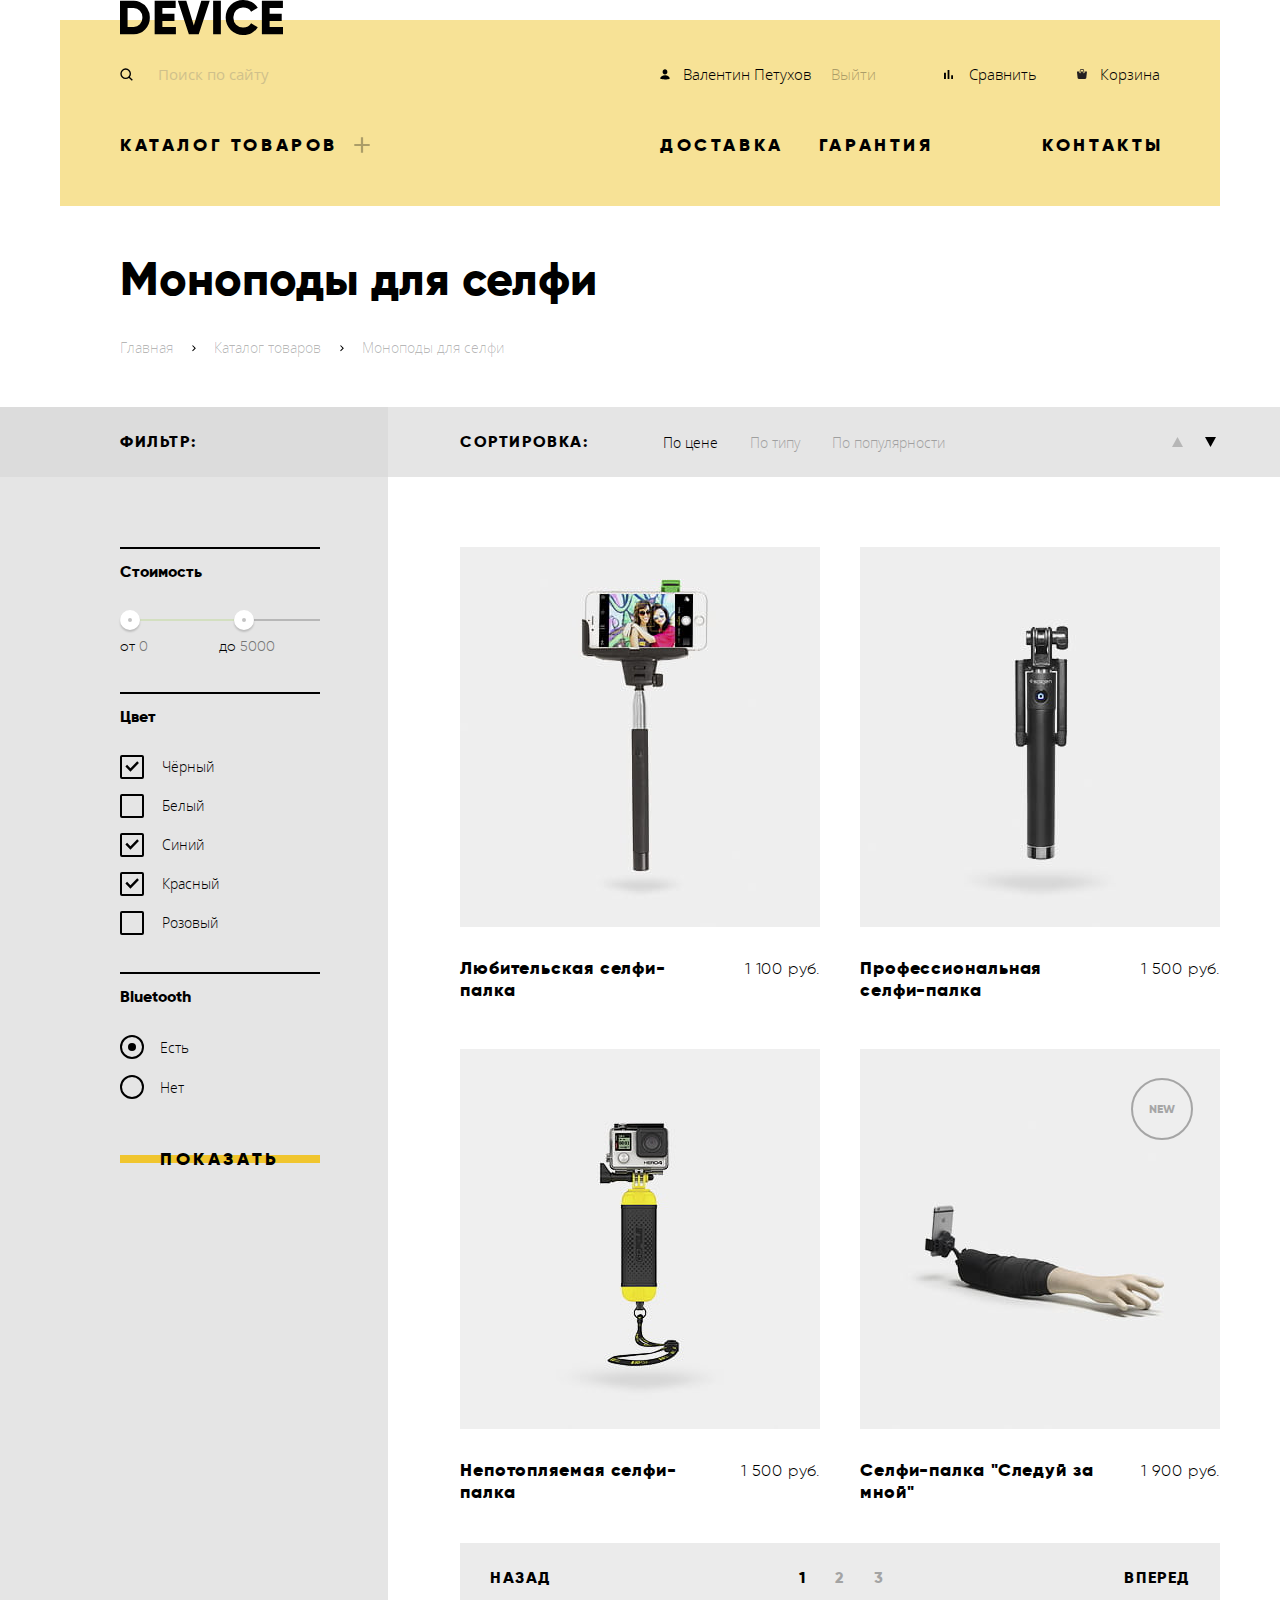
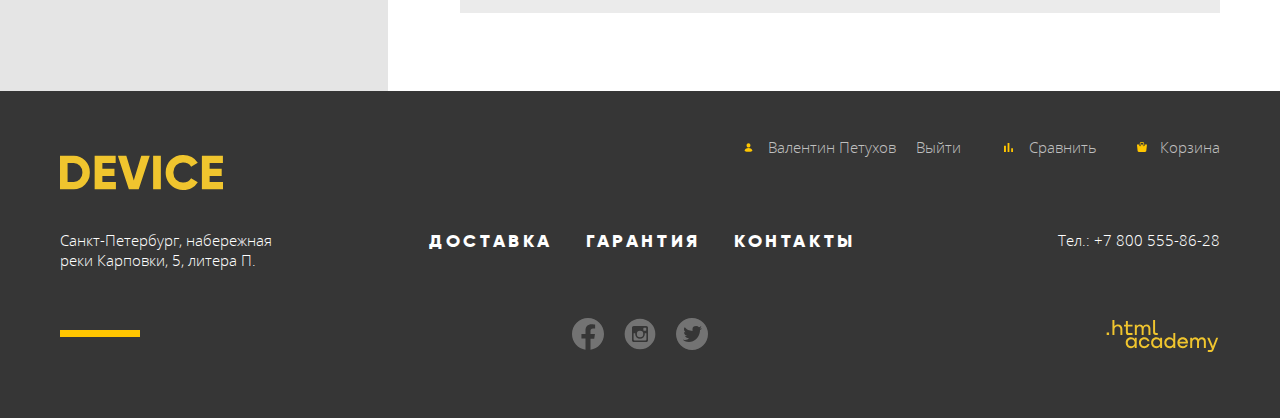
==== commit 85381f88: "сделал разметку доступной" ====
--- a/catalog.html
+++ b/catalog.html
@@ -145,7 +145,7 @@
         <a class="header__logo logo" href="index.html">
           <img class="logo__img" src="img/logo-header.svg" width="163" height="35" alt="Логотип магазина Девайс">
         </a>
-        <form class="header__search-form search-form" method="post" action="https://echo.htmlacademy.ru">
+        <form class="header__search-form search-form" method="GET" action="https://echo.htmlacademy.ru">
           <input class="search-form__input" type="search" placeholder="Поиск по сайту">
           <button class="search-form__button" type="submit">Найти</button>
         </form>
@@ -216,7 +216,7 @@
             <div class="filter__title-wrap">
               <h2 class="filter__title">Фильтр:</h2>
             </div>
-            <form class="filter__form form-filter" method="get" action="https://echo.htmlacademy.ru">
+            <form class="filter__form form-filter" method="GET" action="https://echo.htmlacademy.ru">
               <div class="price form-filter__wrap form-filter__price">
                 <h3 class="form-filter__title price__title">Стоимость</h3>
                 <div class="price__toggles">
--- a/css/style.css
+++ b/css/style.css
@@ -102,6 +102,10 @@
   margin: 0;
   padding: 0;
   list-style-type: none;
+}
+
+.svg-sprite {
+  display: none;
 }
 
 .button {
